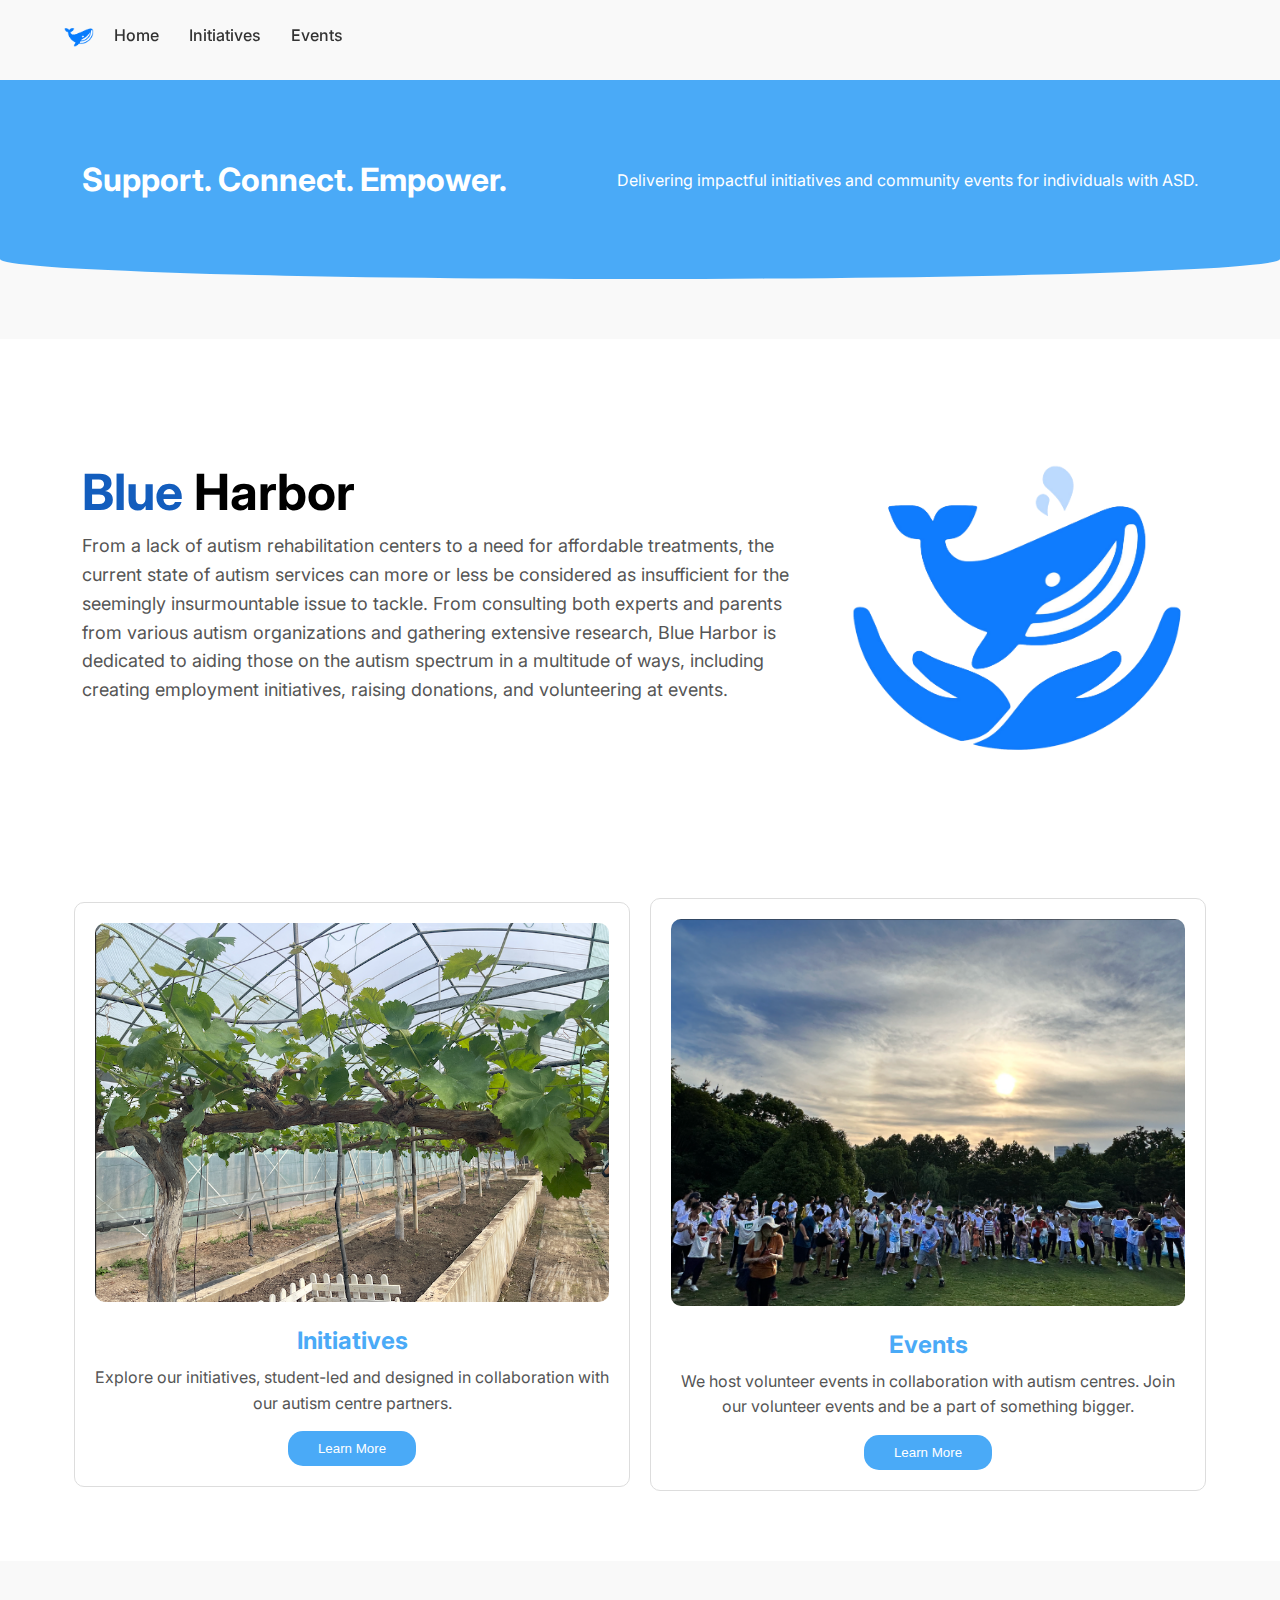
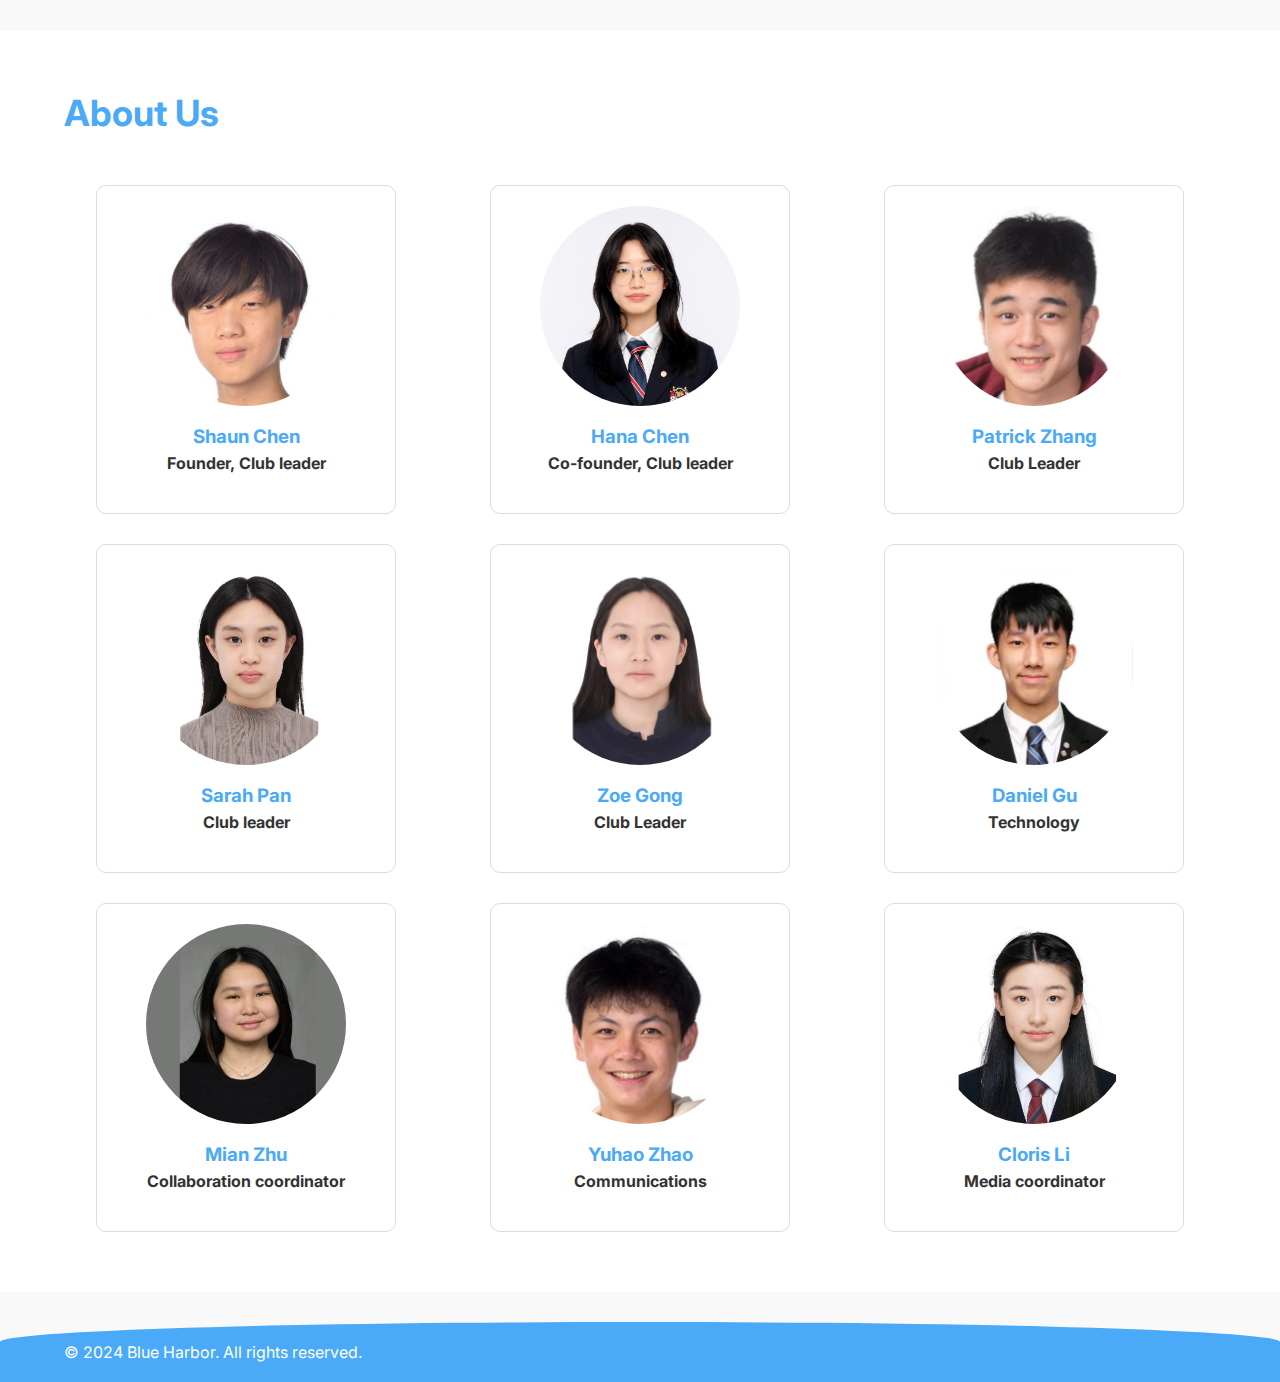
==== index.html @ e88d21e1 "added event" ====
<!DOCTYPE html>
<html lang="en">
<head>
    <meta charset="UTF-8">
    <meta http-equiv="X-UA-Compatible" content="IE=edge">
    <meta name="viewport" content="width=device-width, initial-scale=1.0">
    <title>Blue Harbor</title>
    <!-- Import Inter font from Google Fonts -->
    <link href="https://fonts.googleapis.com/css2?family=Inter:wght@300;400;500;600;700&display=swap" rel="stylesheet">
    <link rel="stylesheet" href="css/styles.css">
    <script src="js/scripts.js" defer></script>
    <link rel="icon" href="images/logo3.png" type="image/png">
</head>
<body class="fade-in">
    <!-- Top Navigation Bar -->
    <nav class="navbar">
        <div class="container navbar-container">
            <!-- Align logo and links on the left side -->
            <div class="navbar-left">
                <div class="navbar-logo">
                    <a href="index.html#home"><img src="images/logo3.png" alt="Blue Harbor Logo"></a>
                </div>
                <div class="navbar-links">
                    <a href="index.html#home" class="nav-link">Home</a>
                    <a href="initiatives.html" class="nav-link">Initiatives</a>
                    <a href="events.html" class="nav-link">Events</a>
                </div>
            </div>
        </div>
    </nav>

    <header class="header" id="home">
        <div class="container">
            <h1>Support. Connect. Empower.</h1>
            <p>Delivering impactful initiatives and community events for individuals with ASD.</p>
        </div>
    </header>

    <!-- New Section with Heading and Logo -->
    <section class="intro-section">
        <div class="container">
            <div class="intro-content">
                <div class="intro-text">
                    <h2><span class="blue">Blue</span> <span class="harbor">Harbor</span></h2>
                    <p>From a lack of autism rehabilitation centers to a need for affordable treatments, the current state of autism services can more or less be considered as insufficient for the seemingly insurmountable issue to tackle. From consulting both experts and parents from various autism organizations and gathering extensive research, Blue Harbor is dedicated to aiding those on the autism spectrum in a multitude of ways, including creating employment initiatives, raising donations, and volunteering at events.

                    </p>
                </div>
                <div class="intro-logo">
                    <img src="images/logo2.png" alt="Blue Harbor Logo">
                </div>
            </div>
        </div>
    </section>

    <!-- Updated Initiatives and Events Section Side-by-Side -->
    <section class="initiatives-events">
        <div class="container">
            <div class="section-box">
                <div class="section-image">
                    <img src="images/farm-initiative.png" alt="Initiatives Image">
                </div>
                <div class="section-content">
                    <h2>Initiatives</h2>
                    <p>Explore our initiatives, student-led and designed in collaboration with our autism centre partners.</p>
                    <button class="cta-button" onclick="navigateTo('initiatives.html')">Learn More</button>
                </div>
            </div>
            <div class="section-box">
                <div class="section-image">
                    <img src="images/outdoor event/oe8.png" alt="Events Image">
                </div>
                <div class="section-content">
                    <h2>Events</h2>
                    <p>We host volunteer events in collaboration with autism centres. Join our volunteer events and be a part of something bigger.</p>
                    <button class="cta-button" onclick="navigateTo('events.html')">Learn More</button>
                </div>
            </div>
        </div>
    </section>

    <!-- About Us Section -->
    <section class="about-us" id="about-us">
        <div class="container">
            <h2>About Us</h2>
            <div class="team-container">
                <div class="team-member">
                    <div class="team-member-photo">
                        <img src="images/team/Shaun-chen.jpeg" alt="Team Member 1">
                    </div>
                    <div class="team-member-info">
                        <h3>Shaun Chen</h3>
                        <p class="role">Founder, Club leader</p>
                        <!-- <p class="description">John has over 20 years of experience in community building and social initiatives.</p> -->
                    </div>
                </div>
                <div class="team-member">
                    <div class="team-member-photo">
                        <img src="images/team/hana.png" alt="Team Member 2">
                    </div>
                    <div class="team-member-info">
                        <h3>Hana Chen</h3>
                        <p class="role">Co-founder, Club leader</p>
                    </div>
                </div>
                <div class="team-member">
                    <div class="team-member-photo">
                        <img src="images/team/patrick-zhang.png" alt="Team Member 3">
                    </div>
                    <div class="team-member-info">
                        <h3>Patrick Zhang</h3>
                        <p class="role">Club Leader</p>
                    </div>
                </div>
                <div class="team-member">
                    <div class="team-member-photo">
                        <img src="images/team/sarah-pan.png" alt="Team Member 3">
                    </div>
                    <div class="team-member-info">
                        <h3>Sarah Pan</h3>
                        <p class="role">Club leader</p>
                    </div>
                </div>
                <div class="team-member">
                    <div class="team-member-photo">
                        <img src="images/team/zoe-gong.png" alt="Team Member 3">
                    </div>
                    <div class="team-member-info">
                        <h3>Zoe Gong</h3>
                        <p class="role">Club Leader</p>
                    </div>
                </div>
                <div class="team-member">
                    <div class="team-member-photo">
                        <img src="images/team/daniel-gu.png" alt="Team Member 3">
                    </div>
                    <div class="team-member-info">
                        <h3>Daniel Gu</h3>
                        <p class="role">Technology</p>
                    </div>
                </div>
                <div class="team-member">
                    <div class="team-member-photo">
                        <img src="images/team/mian-zhu.png" alt="Team Member 3">
                    </div>
                    <div class="team-member-info">
                        <h3>Mian Zhu</h3>
                        <p class="role">Collaboration coordinator</p>
                    </div>
                </div>
                <div class="team-member">
                    <div class="team-member-photo">
                        <img src="images/team/yuhao-zhao.jpeg" alt="Team Member 3">
                    </div>
                    <div class="team-member-info">
                        <h3>Yuhao Zhao</h3>
                        <p class="role">Communications</p>
                    </div>
                </div>
                <div class="team-member">
                    <div class="team-member-photo">
                        <img src="images/team/cloris-li.png" alt="Team Member 3">
                    </div>
                    <div class="team-member-info">
                        <h3>Cloris Li</h3>
                        <p class="role">Media coordinator</p>
                         
                    </div>
                </div>
            </div>
        </div>
    </section>

    <footer class="footer">
        <div class="container">
            <p>&copy; 2024 Blue Harbor. All rights reserved.</p>
        </div>
    </footer>
</body>
</html>
---- css/styles.css ----
/* General Styles */
* {
    margin: 0;
    padding: 0;
    box-sizing: border-box;
}

html, body {
    margin: 0;
    padding: 0;
    font-family: 'Inter', sans-serif;
    background-color: #f9f9f9;
    color: #333;
    transition: opacity 0.5s ease-in-out; /* General transition for smoother effects */
    height: 100%;
}



.container {
    width: 90%;
    max-width: 1200px;
    margin: 0 auto;
    display: flex;
    align-items: center;
    justify-content: space-between;
    flex-wrap: wrap;
}

/* Fade-in and fade-out transition */
.fade-in {
    opacity: 1; /* Start with full opacity */
    transition: opacity 0.5s ease-in-out; /* Duration matches JavaScript timeout */
}

.fade-out {
    opacity: 0; /* Fade out to transparent */
    transition: opacity 0.5s ease-in-out; /* Smooth transition effect */
}

.scroll-hidden {
    opacity: 0;
    transform: translateY(20px); /* Initial state, slightly offset */
    transition: opacity 0.6s ease-out, transform 0.6s ease-out; /* Smooth transition */
}

.scroll-visible {
    opacity: 1;
    transform: translateY(0); /* Final state, back to original position */
}

/* Navbar Styles */
.navbar {
    display: flex;
    justify-content: space-between;
    align-items: left;
    background-color: transparent;
    padding: 20px 0;
    position: fixed;
    width: 100%;
    top: 0;
    z-index: 1000;
    transition: background-color 0.3s ease;
}

.navbar.scrolled {
    background-color: #4aa9f7; /* Solid background on scroll */
}

.navbar-logo img {
    height: 30px;
    transition: height 0.3s ease;
}

.navbar-links {
    display: flex;
    gap: 30px;
    font-weight: 500;
}

.navbar-links a {
    color: #333;
    text-decoration: none;
    transition: color 0.3s ease, border-bottom 0.3s ease;
    position: relative;
    padding-bottom: 5px;
}

/* Active and Hover Link Styling */
.navbar-links a:hover::after,
.navbar-links a.active::after {
    content: '';
    width: 100%;
    height: 2px;
    background-color: #f3f4f5;
    position: absolute;
    left: 0;
    bottom: 0;
    transition: width 0.3s ease;
}

.navbar-links a::after {
    content: '';
    width: 0;
    height: 2px;
    background-color: #4AAAF7;
    position: absolute;
    left: 0;
    bottom: 0;
    transition: width 0.3s ease;
}

.navbar-links a.active {
    color: #4AAAF7;
}

.navbar-left {
    display: flex;
    align-items: center;
    gap: 20px; /* Adjust the gap between logo and links */
}
/* Styling for Active Link When Navbar is Scrolled */
.navbar.scrolled .navbar-links a.active {
    color: white;
}

.navbar.scrolled .navbar-links a{
    color: white;
}

.navbar-links a.active:hover {
    color: #ffffff; /* Hover color for active link */
}
/* Header and Sections */
header, .intro-section, .image-scroll, .about-us, .events-section {
    margin-top: 70px;
    padding: 60px 0;
}

.header {
    background-color: #4AAAF7;
    color: white;
    text-align: center;
    padding: 80px 20px;
    border-bottom-left-radius: 50% 20px;
    border-bottom-right-radius: 50% 20px;
    margin-bottom: 30px;
    transform: translateY(10px); /* Start with a small vertical offset */
    transition: opacity 0.6s ease-out, transform 0.6s ease-out; /* Smooth appearance */

}

.footer {
    background-color: #4AAAF7;
    color: white;
    text-align: center;
    padding: 20px 0;
    border-top-left-radius: 50% 20px;
    border-top-right-radius: 50% 20px;
    margin-top: 30px;
}

/* Reset for Other Sections */
header, .intro-section, .about-us, .events-section, .initiatives-section {
    margin-top: 70px;
    padding: 60px 0;
    box-sizing: border-box;
}

.header {
    background-color: #4AAAF7;
    color: white;
    text-align: center;
    padding: 80px 20px;
    border-bottom-left-radius: 50% 20px;
    border-bottom-right-radius: 50% 20px;
    margin-bottom: 30px;
}

.footer {
    background-color: #4AAAF7;
    color: white;
    text-align: center;
    padding: 20px 0;
    border-top-left-radius: 50% 20px;
    border-top-right-radius: 50% 20px;
    margin-top: 30px;
}

/* Intro Section Styles */
.intro-section {
    display: flex;
    align-items: center;
    justify-content: space-between;
    padding: 60px 20px;
    background-color: #ffffff;
}

.intro-content {
    display: flex;
    flex-direction: row;
    align-items: center;
    gap: 20px;
    width: 100%;
}

.intro-text {
    flex: 1;
}

.intro-text h2 {
    font-size: 50px;
    color: #4AAAF7;
    margin-bottom: 10px;
}

.intro-text p {
    color: #555;
    font-size: 18px;
    line-height: 1.6;
}

.intro-text .blue {
    color: #135DBD; /* Color for 'Blue' */
}

.intro-text .harbor {
    color: #000000; /* Color for 'Harbor' */
}

.intro-logo {
    flex: 0.5;
    text-align: right;
}

.intro-logo img {
    width: 100%;
    max-width: 500px;
}

.initiatives-events {
    background-color: #ffffff;
    padding: 60px 0;
    display: flex;
    gap: 40px; /* Increased gap to 40px for more spacing */
    justify-content: space-between;
}

.section-box {
    flex: 1;
    background-color: #ffffff;
    padding: 20px;
    border-radius: 10px;
    display: flex;
    flex-direction: column;
    align-items: center;
    border: 1px solid #ddd; /* Subtle border for clean separation */
    transition: border-color 0.3s ease; /* Smooth transition for hover effect */
    margin: 10px; /* Added margin to ensure spacing between boxes */
}

.section-box:hover {
    border-color: #4AAAF7; /* Change border color on hover for a modern look */
}

.section-image img {
    width: 100%;
    height: auto;
    border-radius: 10px;
    margin-bottom: 20px;
}

.section-content {
    text-align: center;
}

.section-content h2 {
    color: #4AAAF7;
    margin-bottom: 10px;
}

.section-content p {
    color: #555;
    line-height: 1.6;
}

.cta-button {
    margin-top: 15px;
    padding: 10px 30px;
    background-color: #4AAAF7;
    color: white;
    border: none;
    border-radius: 15px;
    cursor: pointer;
    transition: background-color 0.3s ease;
}

.cta-button:hover {
    background-color: #3498db;
}

/* About Us Section Styles */
.about-us {
    padding: 60px 0;
    background-color: #ffffff;
    text-align: center; /* Center the text within the section */
}

.about-us h2, .about-us p {
    text-align: center; /* Center-align headings and paragraphs */
    margin-bottom: 20px; /* Add some space below headings */
}


.about-us .container h2 {
    font-size: 36px;
    color: #4AAAF7;
    margin-bottom: 20px;
}


.team-container {
    display: flex;
    justify-content: space-around;
    flex-wrap: wrap;
    gap: 30px;
    margin-top: 30px;
}

.team-member {
    background-color: #ffffff;
    border-radius: 10px;
    padding: 20px;
    width: 300px;
    text-align: center;
    border: 1px solid #ddd;
}

.team-member-photo img {
    height: 200px;
    /* height: auto; */
    border-radius: 50%;
    margin-bottom: 15px;
}

.team-member-info h3 {
    color: #4AAAF7;
    margin-bottom: 5px;
}

.role {
    font-weight: bold;
    color: #333;
    margin-bottom: 10px;
}

.description {
    color: #555;
    font-size: 14px;
    line-height: 1.6;
}
/* Center the Year Section and Carousels */
.main-container {
    width: 80%; /* Set a maximum width */
    max-width: 1200px; /* Prevent it from stretching too wide on large screens */
    margin: 0 auto; /* Center container horizontally */
    padding: 0 20px; /* Add some padding for smaller screens */
    text-align: center; /* Center all text inside this container */
}
.year-section {
    text-align: center;
    margin-bottom: 50px;
}

.event-carousel {
    display: flex;
    flex-direction: column;
    align-items: center;
    margin-bottom: 40px;
}

.event-carousel h3 {
    margin-bottom: 20px;
    color: #4AAAF7;
}

/* Carousel Container Styles */
.carousel-container {
    position: relative;
    display: flex;
    align-items: center;
    justify-content: center;
    margin-top: 20px;
    overflow: hidden;
    border-radius: 10px;
    border: 1px solid #ddd;
    padding: 10px;
    height: 500px;
    box-sizing: border-box;
    width: 100%; /* Ensure the carousel fills the width of the container */
}

.carousel {
    display: flex;
    transition: transform 0.5s ease;
}
.carousel-slide {
    position: absolute; /* Position slides on top of each other */
    top: 0;
    left: 0;
    width: 100%;
    height: 100%;
    opacity: 0; /* Start with all slides hidden */
    transition: opacity 0.5s ease; /* Smooth fade transition */
}
.carousel-slide.active {
    opacity: 1; /* Show the active slide */
    z-index: 1; /* Ensure the active slide is on top */
}
.carousel-slide {
    min-width: 100%;
    box-sizing: border-box;
    text-align: center;
    padding: 20px;
    display: flex;
    flex-direction: column;
    justify-content: center; /* Center images and text within the slide */
    height: 100%;
}

.carousel-slide img {
    width: auto;
    max-height: 500px;
    object-fit: contain; /* Ensure image is fully visible without cropping */
    border-radius: 10px;
}

.carousel-description {
    flex: 1;
    display: flex;
    flex-direction: column;
    justify-content: center;
    align-items: center;
    margin-top: 20px; /* Space above description to separate it from carousel */
    padding: 0 20px; /* Padding to ensure text doesn’t touch the container edges */
}

.carousel-description h3 {
    color: #4AAAF7;
    margin-bottom: 10px;
}

.carousel-description p {
    color: #555;
    line-height: 1.6;
    margin-bottom: 0;
}

/* Description under each Carousel */
.event-description {
    text-align: center;
    margin-top: 10px;
    color: #333;
    font-size: 16px;
    line-height: 1.6;
    padding: 0 20px; /* Padding to avoid touching the edges */
}

/* Sleek and Modern Carousel Button Styles */
.carousel-button {
    position: absolute;
    top: 50%;
    transform: translateY(-50%);
    z-index: 2;
    background-color: #ffffff;
    color: #4AAAF7;
    border: 2px solid #4AAAF7;
    width: 35px;
    height: 35px;
    border-radius: 50%;
    cursor: pointer;
    transition: background-color 0.3s ease, border-color 0.3s ease;
    display: flex;
    align-items: center;
    justify-content: center;
    font-size: 18px;
}

.carousel-button.left {
    left: 10px;
}

.carousel-button.right {
    right: 10px;
}

.carousel-button:hover {
    background-color: #4AAAF7;
    color: white;
    border-color: #3498db;
}

/* Button Hover Effect */
.image-description button {
    margin-top: 15px;
    padding: 10px 30px;
    background-color: #4AAAF7;
    color: white;
    border: none;
    border-radius: 25px;
    cursor: pointer;
    transition: all 0.3s ease;
    box-shadow: 0 4px 10px rgba(0, 0, 0, 0.1);
}

.image-description button:hover {
    background-color: #3498db;
    transform: translateY(-3px);
}

/* Initiatives Section Styles */
.initiatives-section {
    padding: 60px 0;
    background-color: #ffffff;
}

.initiative-box {
    display: flex;
    align-items: flex-start;
    background-color: #f9f9f9;
    padding: 20px;
    margin-bottom: 20px;
    border-radius: 10px;
    border: 1px solid #ddd; /* Subtle border instead of shadow */
    transition: border-color 0.3s ease; /* Smooth transition for hover effect */
}

.initiative-box:hover {
    border-color: #4AAAF7; /* Change border color on hover for a modern look */
}

.initiative-box img {
    width: 150px;
    height: auto;
    border-radius: 10px;
    margin-right: 20px;
}

.initiative-content {
    flex: 1;
}

.initiative-content h2 {
    color: #4AAAF7;
    margin-bottom: 10px;
}

.initiative-content p {
    color: #555;
    line-height: 1.6;
}
/* Media Queries for Mobile Responsiveness */
@media (max-width: 768px) {
    /* Navbar responsive design */
    .navbar {
        flex-direction: column;
        align-items: flex-start;
        padding: 15px;
    }

    .navbar-links {
        flex-direction: column;
        background-color: #4AAAF7;
        width: 100%;
        display: none; /* Initially hidden for mobile */
        padding: 15px;
        margin-top: 10px;
    }

    .navbar-links.show {
        display: flex; /* Show when toggled */
    }

    .navbar-links a {
        margin-bottom: 15px;
        color: white; /* White text for better contrast on mobile */
    }

    /* Adjust container padding */
    .container {
        padding: 0 10px;
    }

    /* Carousel image size adjustment */
    .carousel-slide img {
        width: 90%;
    }

    .carousel-description p {
        padding: 0 10px;
    }

    /* Team member cards adjustment for smaller screens */
    .team-container {
        flex-direction: column;
        align-items: center;
    }

    .team-member {
        width: 90%;
        max-width: 100%;
        margin-bottom: 20px;
    }

    /* Adjust button size for smaller screens */
    .carousel-button {
        width: 35px;
        height: 35px;
        font-size: 16px;
    }

    .image-description button {
        width: 80%;
    }
}
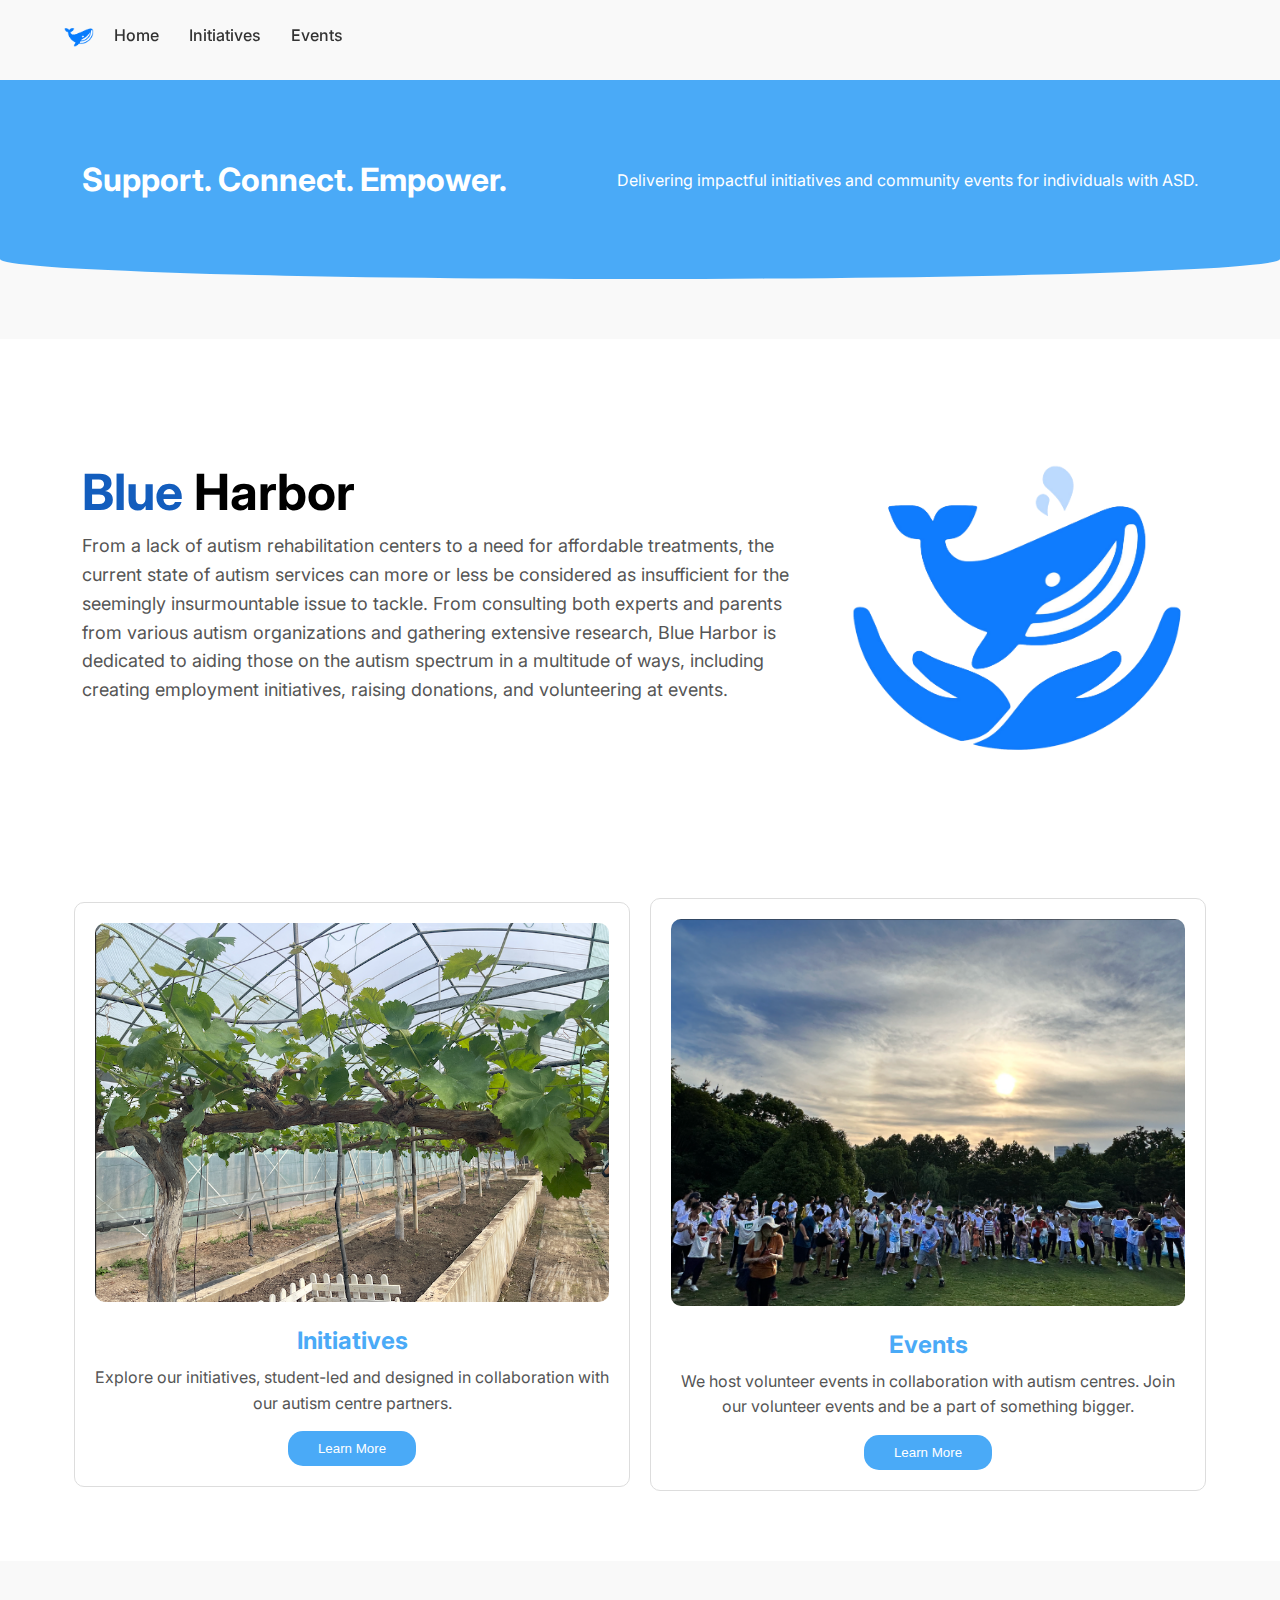
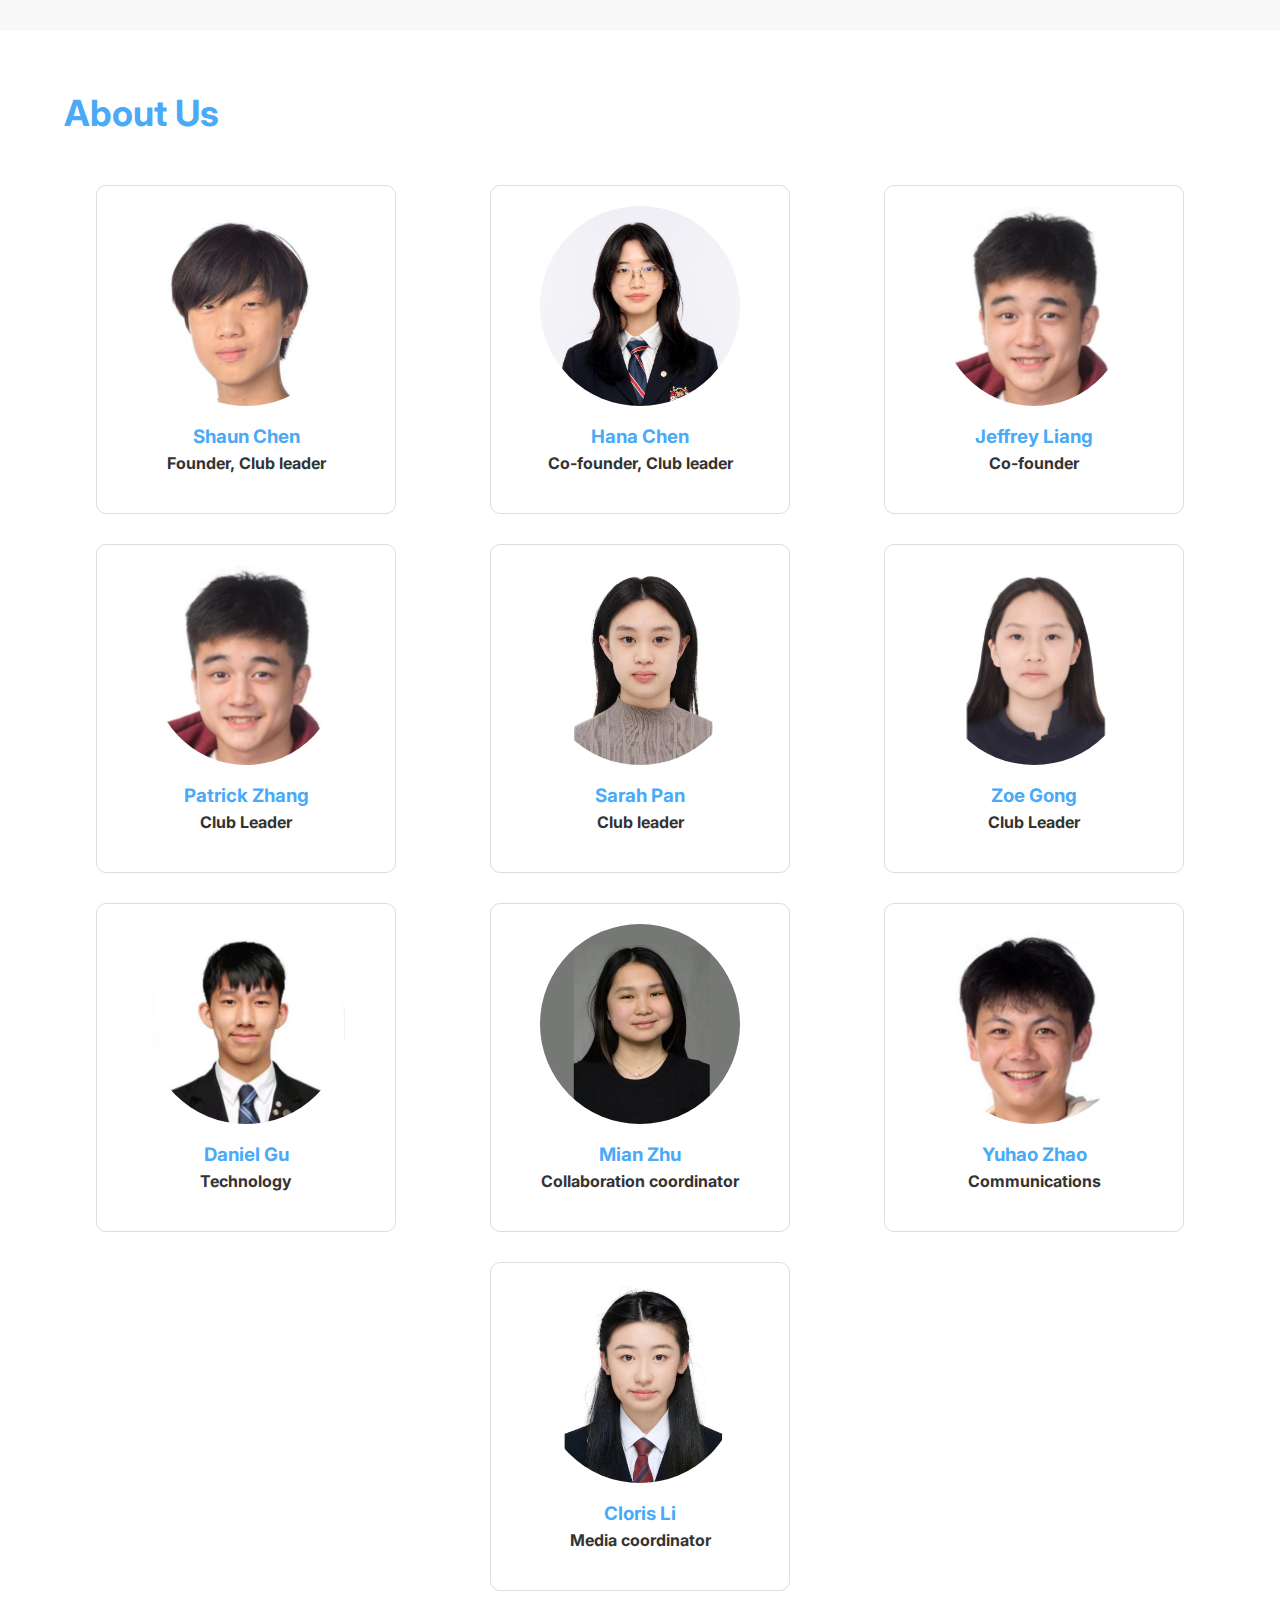
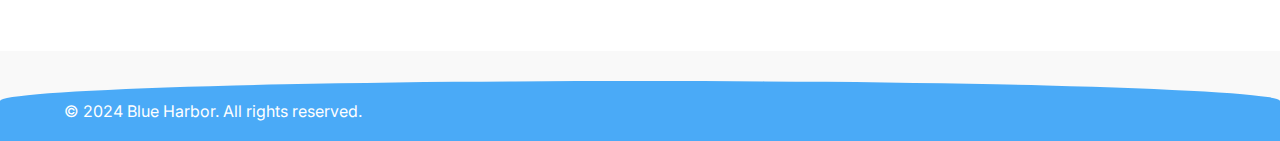
==== commit da4cd6cd: "added jeffrey" ====
--- a/index.html
+++ b/index.html
@@ -108,6 +108,15 @@
                         <img src="images/team/patrick-zhang.png" alt="Team Member 3">
                     </div>
                     <div class="team-member-info">
+                        <h3>Jeffrey Liang</h3>
+                        <p class="role">Co-founder</p>
+                    </div>
+                </div>
+                <div class="team-member">
+                    <div class="team-member-photo">
+                        <img src="images/team/patrick-zhang.png" alt="Team Member 3">
+                    </div>
+                    <div class="team-member-info">
                         <h3>Patrick Zhang</h3>
                         <p class="role">Club Leader</p>
                     </div>
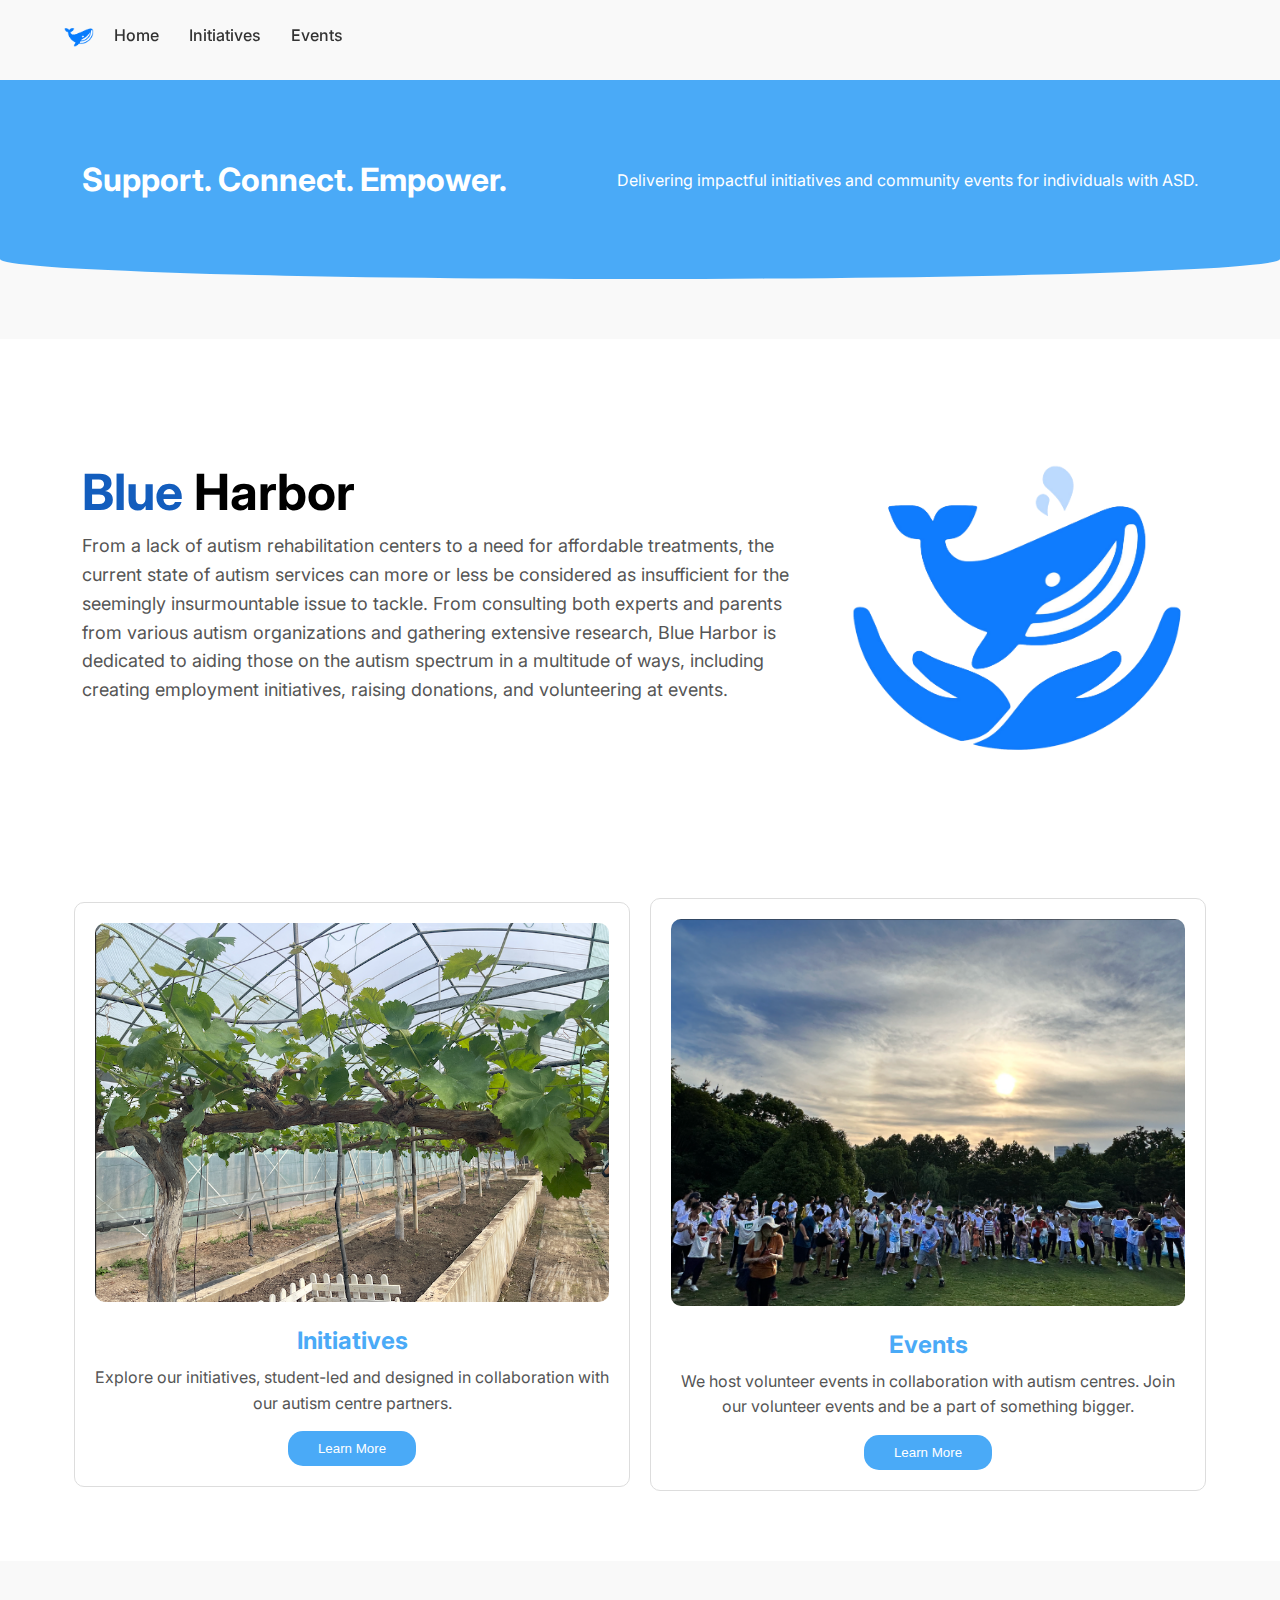
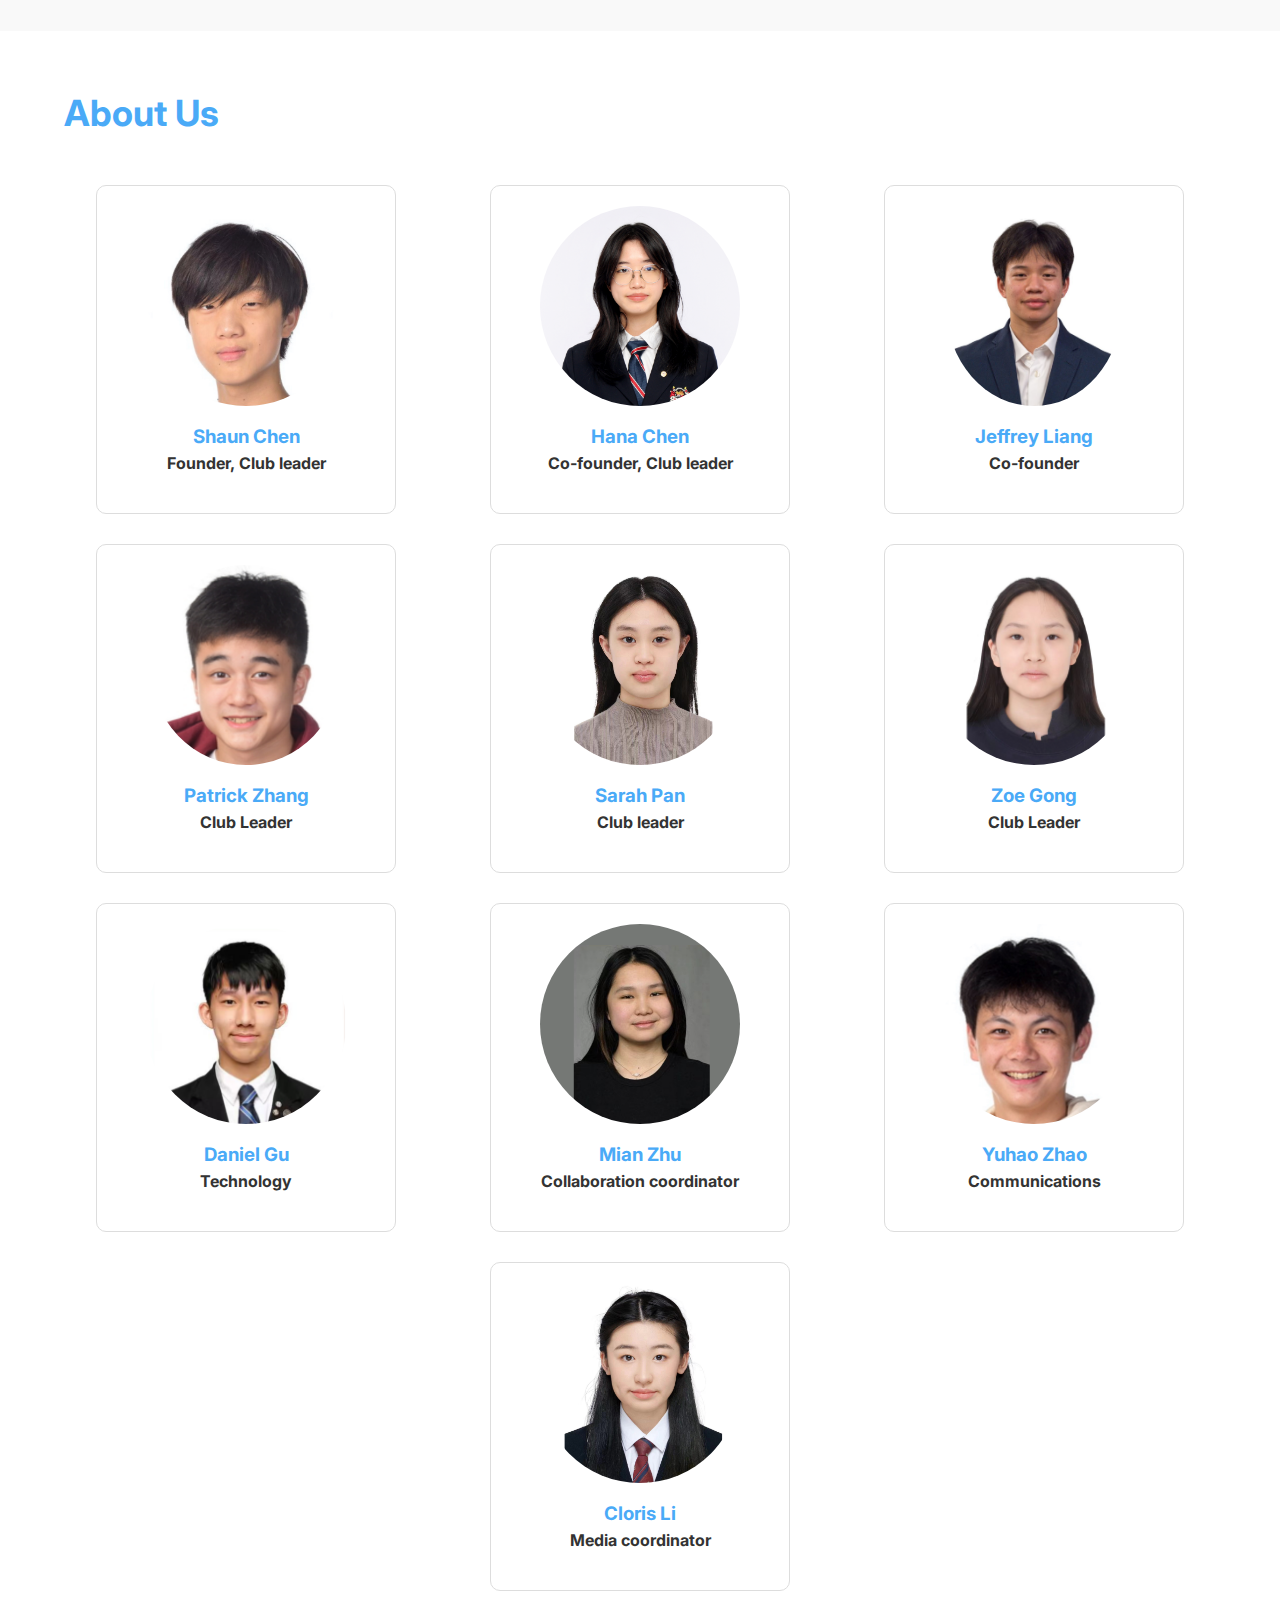
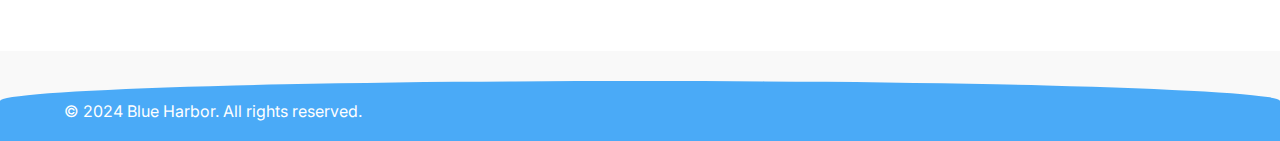
==== commit 128ee5a5: "fix image" ====
--- a/index.html
+++ b/index.html
@@ -105,7 +105,7 @@
                 </div>
                 <div class="team-member">
                     <div class="team-member-photo">
-                        <img src="images/team/patrick-zhang.png" alt="Team Member 3">
+                        <img src="images/team/jeffrey-liang-2.jpeg" alt="Team Member 3">
                     </div>
                     <div class="team-member-info">
                         <h3>Jeffrey Liang</h3>
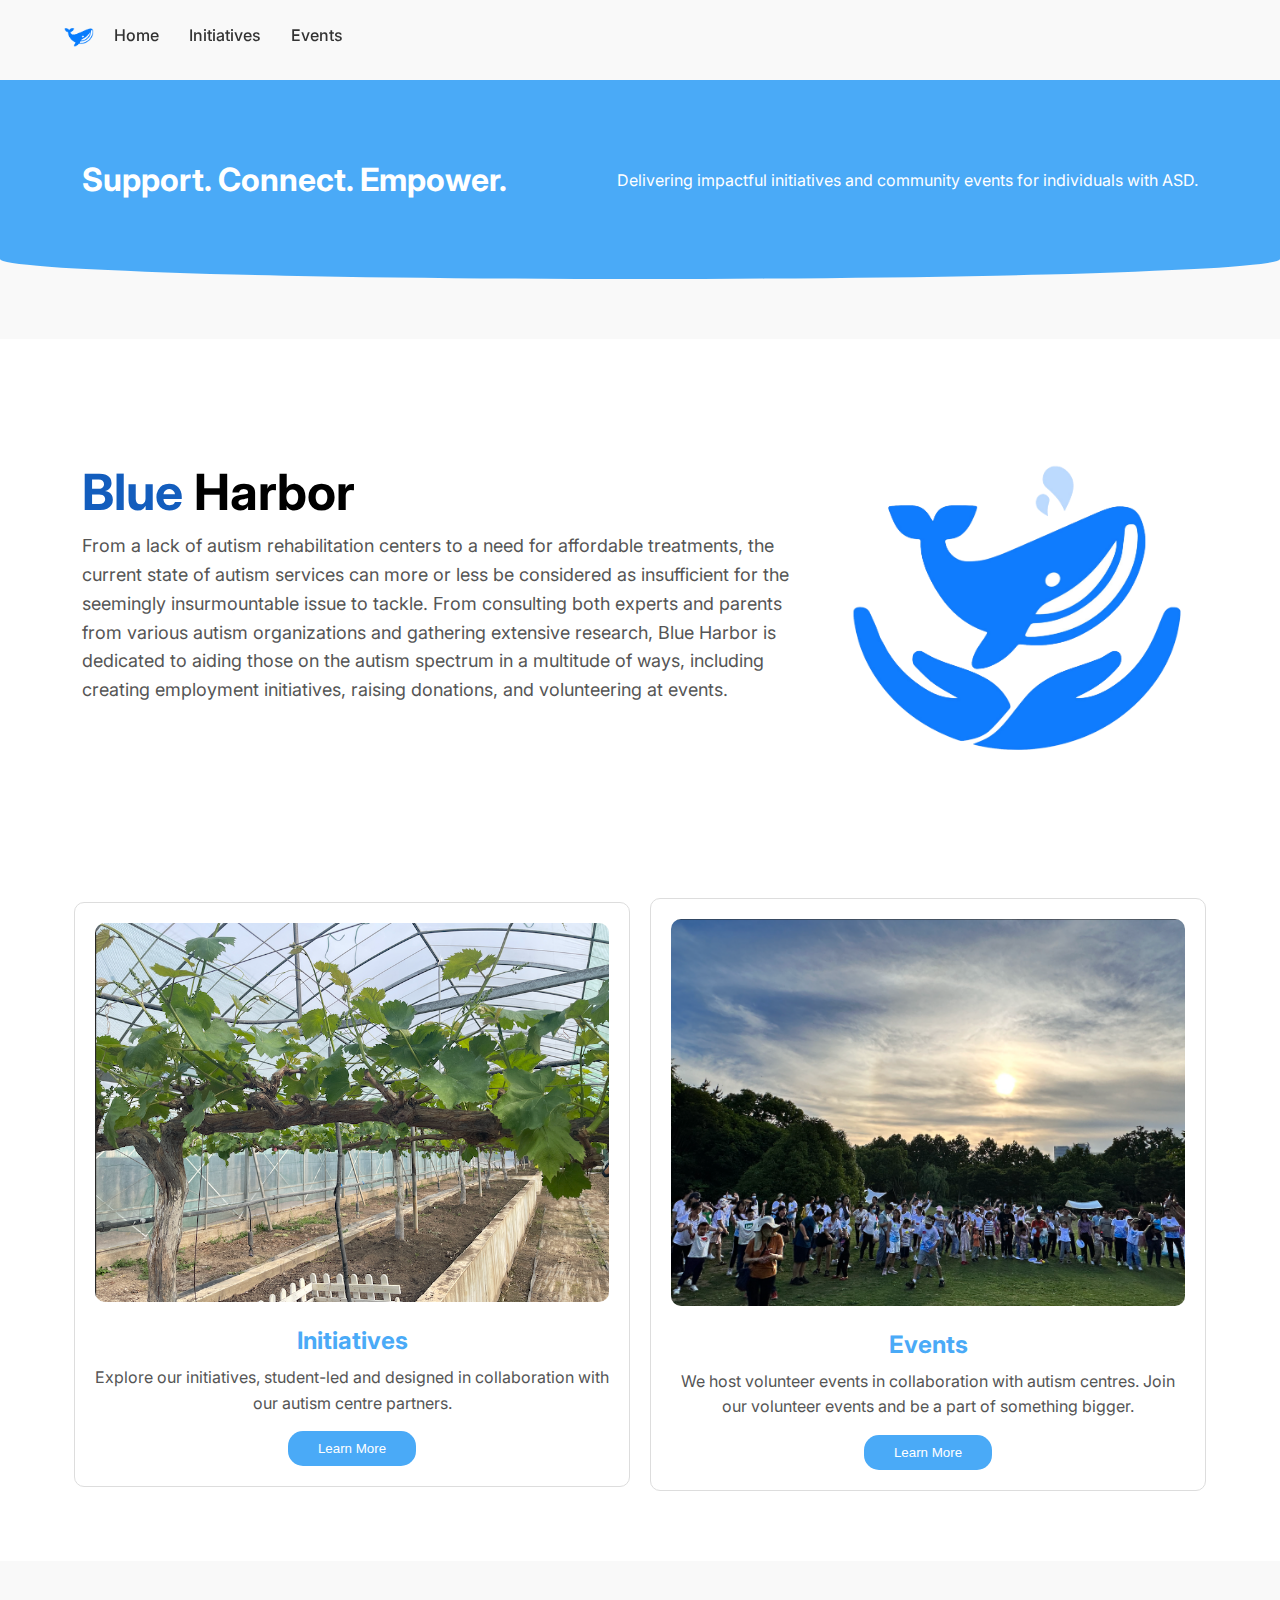
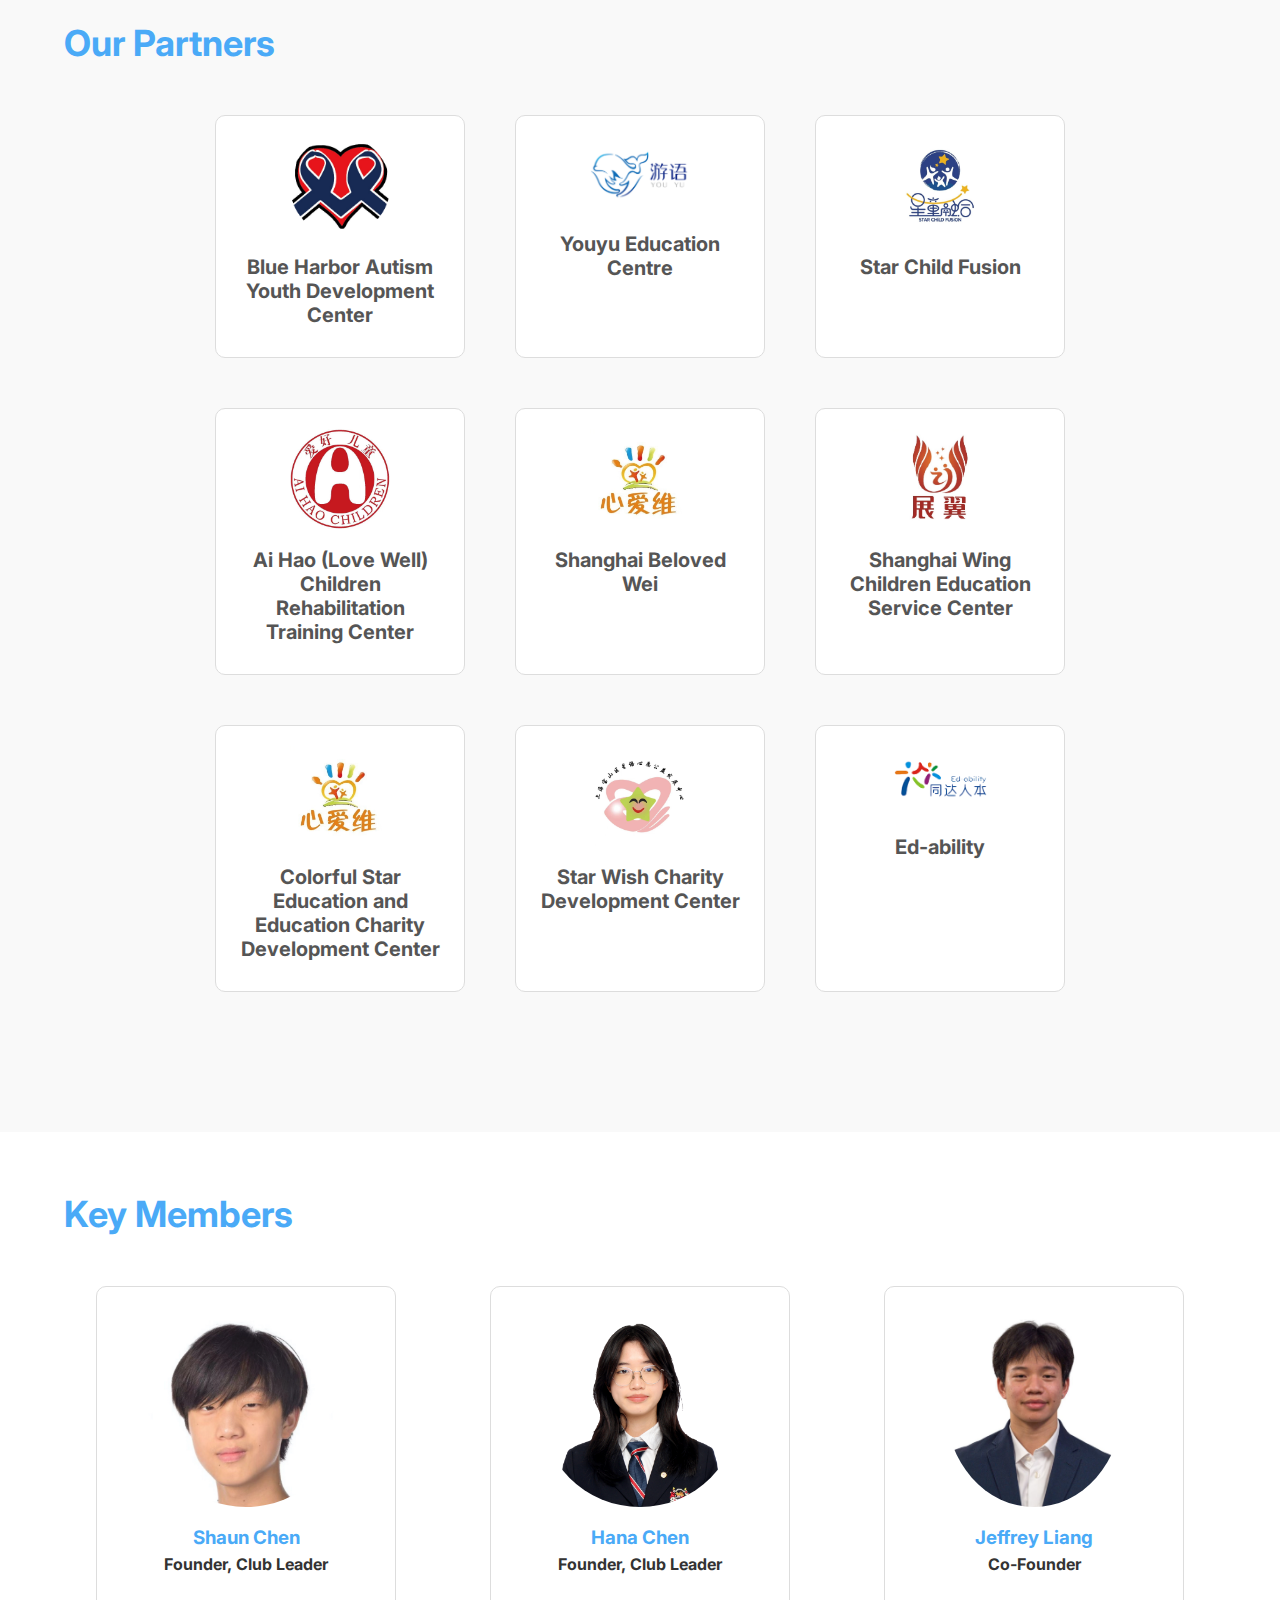
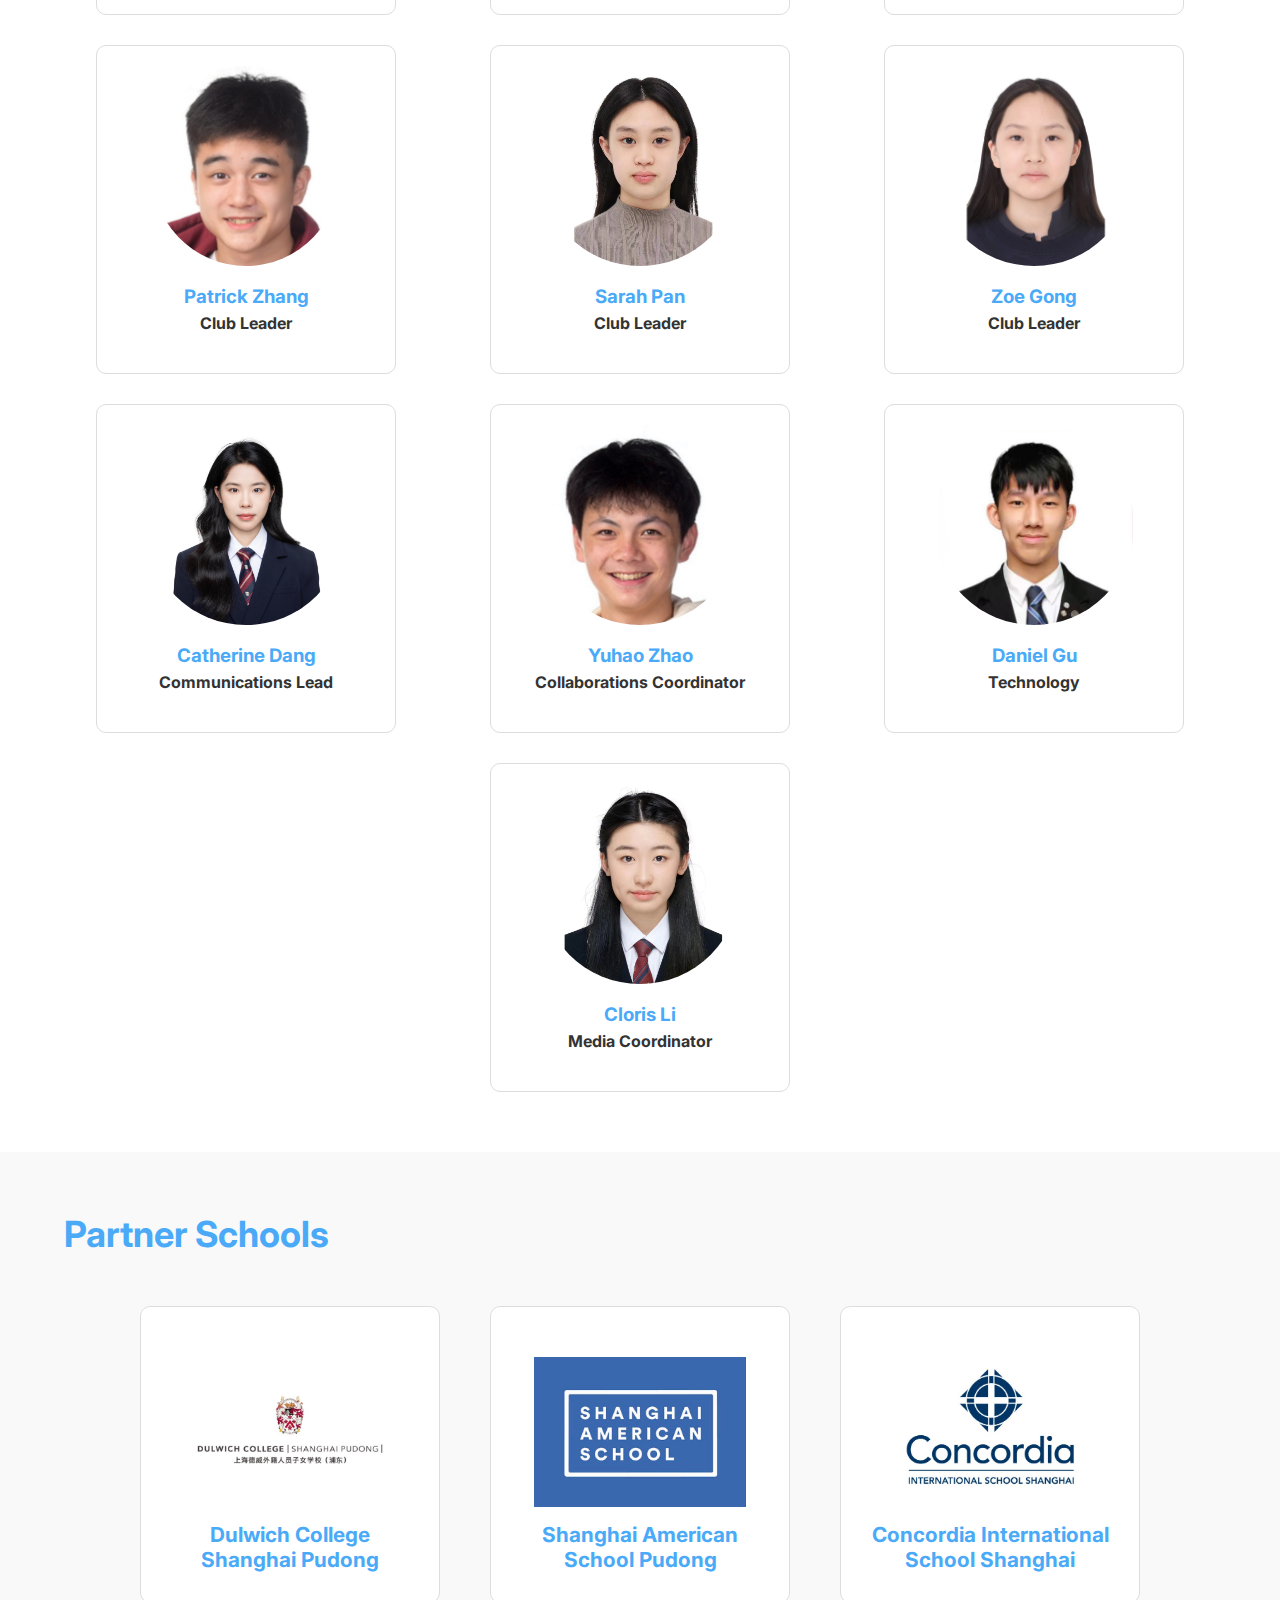
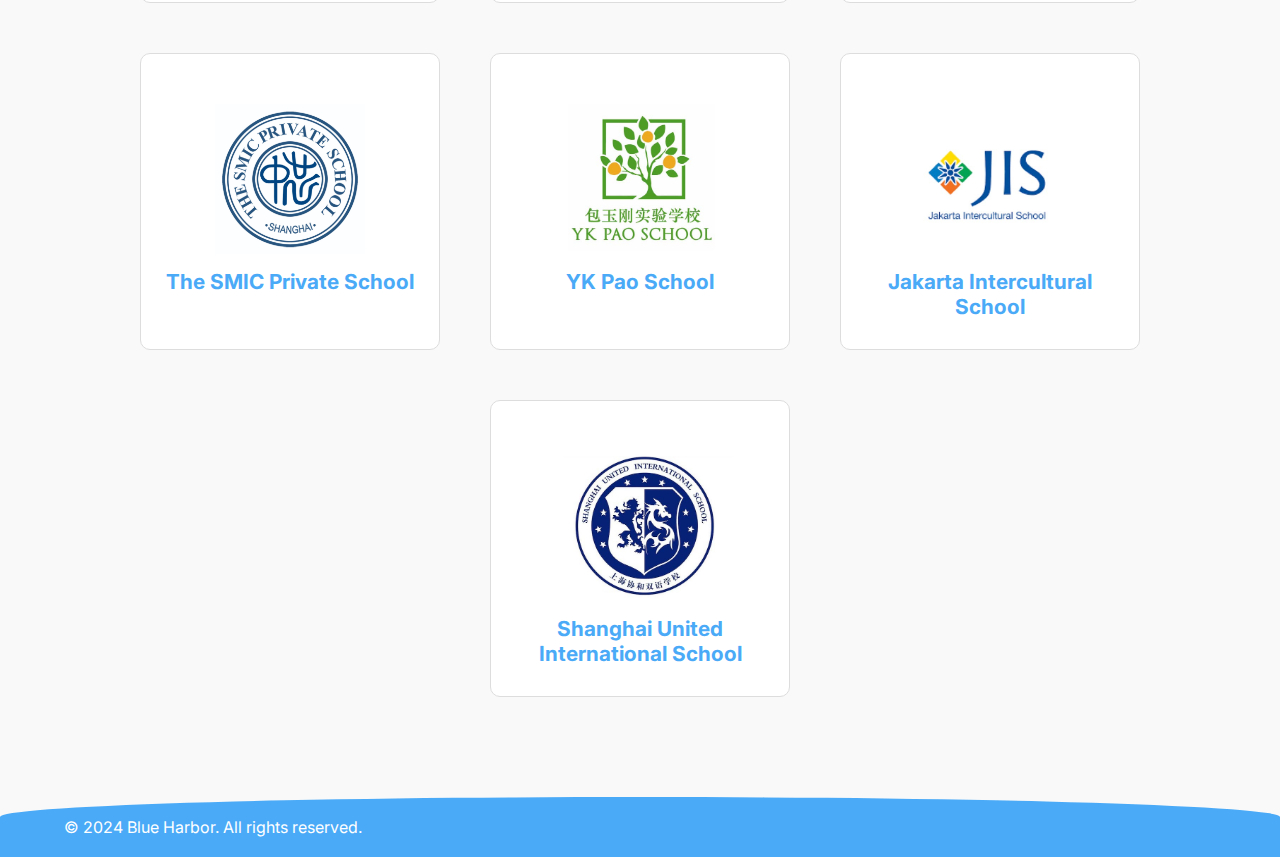
==== commit 9c45ca86: "partners & centres" ====
--- a/index.html
+++ b/index.html
@@ -5,6 +5,7 @@
     <meta http-equiv="X-UA-Compatible" content="IE=edge">
     <meta name="viewport" content="width=device-width, initial-scale=1.0">
     <title>Blue Harbor</title>
+    <meta name="description" content="Blue Harbor is a student-run organisation dedicated to supporting autism through collaborative initiatives and partnerships with autism centers and schools.">
     <!-- Import Inter font from Google Fonts -->
     <link href="https://fonts.googleapis.com/css2?family=Inter:wght@300;400;500;600;700&display=swap" rel="stylesheet">
     <link rel="stylesheet" href="css/styles.css">
@@ -78,11 +79,70 @@
             </div>
         </div>
     </section>
-
+    <!-- Partners Section -->
+    <section id="partners" class="partners-section">
+        <div class="container">
+        <h2>Our Partners</h2>
+        
+        <div class="partners-grid">
+            <!-- Partner 1 -->
+            <div class="partner-card">
+            <img src="images/centres/blueharbor.png" alt="Blue Harbor" class="partner-logo">
+            <h3>Blue Harbor Autism Youth Development Center</h3>
+            </div>
+    
+            <!-- Partner 2 -->
+            <div class="partner-card">
+            <img src="images/centres/youyu.png" alt="Youyu" class="partner-logo">
+            <h3 href = "http://www.yyrhq.com/">Youyu Education Centre</h3>
+            </div>
+    
+            <!-- Partner 3 -->
+            <div class="partner-card">
+            <img src="images/centres/starchildfusion.jpg" alt="Partner 3 Logo" class="partner-logo">
+            <h3>Star Child Fusion</h3>
+            </div>
+            <!-- Partner 3 -->
+            <div class="partner-card">
+            <img src="images/centres/ai hao.jpg" alt="Partner 3 Logo" class="partner-logo">
+            <h3>Ai Hao (Love Well) Children Rehabilitation Training Center</h3>
+            </div>
+            <!-- Partner 3 -->
+            <div class="partner-card">
+            <img src="images/centres/ai wei.jpg" alt="Partner 3 Logo" class="partner-logo">
+            <h3>Shanghai Beloved Wei</h3>
+            </div>
+            <!-- Partner 3 -->
+            <div class="partner-card">
+            <img src="images/centres/wing.jpg" alt="Partner 3 Logo" class="partner-logo">
+            <h3>Shanghai Wing Children Education Service Center</h3>
+            </div>
+            <!-- Partner 3 -->
+            <div class="partner-card">
+            <img src="images/centres/colorful stars.jpg" alt="Partner 3 Logo" class="partner-logo">
+            <h3>Colorful Star Education and Education Charity Development Center</h3>
+            </div>
+            <!-- Partner 3 -->
+            <div class="partner-card">
+            <img src="images/centres/star wish.jpg" alt="Partner 3 Logo" class="partner-logo">
+            <h3>Star Wish Charity Development Center</h3>
+            </div>
+            <!-- Partner 3 -->
+            <div class="partner-card">
+            <img src="images/centres/Ed-ability.png" alt="Partner 3 Logo" class="partner-logo">
+            <h3 href="http://www.ed-ability.org/">Ed-ability</h3>
+            </div>
+    
+    
+            <!-- Add more partners as needed -->
+        </div>
+        </div>
+    </section>
+  
     <!-- About Us Section -->
     <section class="about-us" id="about-us">
         <div class="container">
-            <h2>About Us</h2>
+            <h2>Key Members</h2>
             <div class="team-container">
                 <div class="team-member">
                     <div class="team-member-photo">
@@ -90,7 +150,7 @@
                     </div>
                     <div class="team-member-info">
                         <h3>Shaun Chen</h3>
-                        <p class="role">Founder, Club leader</p>
+                        <p class="role">Founder, Club Leader</p>
                         <!-- <p class="description">John has over 20 years of experience in community building and social initiatives.</p> -->
                     </div>
                 </div>
@@ -100,7 +160,7 @@
                     </div>
                     <div class="team-member-info">
                         <h3>Hana Chen</h3>
-                        <p class="role">Co-founder, Club leader</p>
+                        <p class="role">Founder, Club Leader</p>
                     </div>
                 </div>
                 <div class="team-member">
@@ -109,7 +169,7 @@
                     </div>
                     <div class="team-member-info">
                         <h3>Jeffrey Liang</h3>
-                        <p class="role">Co-founder</p>
+                        <p class="role">Co-Founder</p>
                     </div>
                 </div>
                 <div class="team-member">
@@ -127,7 +187,7 @@
                     </div>
                     <div class="team-member-info">
                         <h3>Sarah Pan</h3>
-                        <p class="role">Club leader</p>
+                        <p class="role">Club Leader</p>
                     </div>
                 </div>
                 <div class="team-member">
@@ -141,6 +201,24 @@
                 </div>
                 <div class="team-member">
                     <div class="team-member-photo">
+                        <img src="images/team/catherine.jpg" alt="Team Member 3">
+                    </div>
+                    <div class="team-member-info">
+                        <h3>Catherine Dang</h3>
+                        <p class="role">Communications Lead</p>
+                    </div>
+                </div>
+                <div class="team-member">
+                    <div class="team-member-photo">
+                        <img src="images/team/yuhao-zhao.jpeg" alt="Team Member 3">
+                    </div>
+                    <div class="team-member-info">
+                        <h3>Yuhao Zhao</h3>
+                        <p class="role">Collaborations Coordinator</p>
+                    </div>
+                </div>
+                <div class="team-member">
+                    <div class="team-member-photo">
                         <img src="images/team/daniel-gu.png" alt="Team Member 3">
                     </div>
                     <div class="team-member-info">
@@ -150,35 +228,83 @@
                 </div>
                 <div class="team-member">
                     <div class="team-member-photo">
-                        <img src="images/team/mian-zhu.png" alt="Team Member 3">
-                    </div>
-                    <div class="team-member-info">
-                        <h3>Mian Zhu</h3>
-                        <p class="role">Collaboration coordinator</p>
-                    </div>
-                </div>
-                <div class="team-member">
-                    <div class="team-member-photo">
-                        <img src="images/team/yuhao-zhao.jpeg" alt="Team Member 3">
-                    </div>
-                    <div class="team-member-info">
-                        <h3>Yuhao Zhao</h3>
-                        <p class="role">Communications</p>
-                    </div>
-                </div>
-                <div class="team-member">
-                    <div class="team-member-photo">
                         <img src="images/team/cloris-li.png" alt="Team Member 3">
                     </div>
                     <div class="team-member-info">
                         <h3>Cloris Li</h3>
-                        <p class="role">Media coordinator</p>
+                        <p class="role">Media Coordinator</p>
                          
                     </div>
                 </div>
             </div>
         </div>
     </section>
+
+    <!-- Partner Schools Section -->
+<section id="partner-schools" class="partner-schools-section">
+    <div class="container">
+      <h2>Partner Schools</h2>
+      
+      <div class="schools-grid">
+        <!-- School 1 -->
+        <div class="school-card">
+          <div class="school-logo">
+            <img src="images/schools/dulwich.jpg" alt="School 1 Logo">
+          </div>
+          <h3>Dulwich College Shanghai Pudong</h3>
+        </div>
+  
+        <!-- School 2 -->
+        <div class="school-card">
+          <div class="school-logo">
+            <img src="images/schools/sas.jpg" alt="School 2 Logo">
+          </div>
+          <h3>Shanghai American School Pudong</h3>
+        </div>
+  
+        <!-- School 3 -->
+        <div class="school-card">
+          <div class="school-logo">
+            <img src="images/schools/concordia.jpg" alt="School 3 Logo">
+          </div>
+          <h3>Concordia International School Shanghai</h3>
+        </div>
+  
+        <!-- School 4 -->
+        <div class="school-card">
+          <div class="school-logo">
+            <img src="images/schools/smic.jpeg" alt="School 4 Logo">
+          </div>
+          <h3>The SMIC Private School</h3>
+        </div>
+  
+        <!-- School 5 -->
+        <div class="school-card">
+          <div class="school-logo">
+            <img src="images/schools/ykpao.jpg" alt="School 5 Logo">
+          </div>
+          <h3>YK Pao School</h3>
+        </div>
+  
+        <!-- School 6 -->
+        <div class="school-card">
+          <div class="school-logo">
+            <img src="images/schools/jis.jpg" alt="School 6 Logo">
+          </div>
+          <h3>Jakarta Intercultural School</h3>
+        </div>
+  
+        <!-- School 7 -->
+        <div class="school-card">
+          <div class="school-logo">
+            <img src="images/schools/suis.jpg" alt="School 7 Logo">
+          </div>
+          <h3>Shanghai United International School</h3>
+        </div>
+      </div>
+    </div>
+  </section>
+  
 
     <footer class="footer">
         <div class="container">
--- a/css/styles.css
+++ b/css/styles.css
@@ -299,6 +299,146 @@
     background-color: #3498db;
 }
 
+/* Partners Section Styles */
+.partners-section {
+    padding: 60px 0;
+    background-color: #f9f9f9; /* Light background to differentiate */
+    text-align: center;
+    
+}
+
+.partners-section h2 {
+    font-size: 36px;
+    color: #4AAAF7;
+    margin-bottom: 40px; /* More space below title */
+}
+
+/* Partners Grid Layout */
+.partners-grid {
+    display: flex;
+    flex-wrap: wrap;
+    justify-content: center; /* Center the grid */
+    gap: 30px;
+}
+
+.partner-card {
+    background-color: white;
+    border-radius: 10px;
+    border: 1px solid transparent;
+    padding: 20px;
+    width: 250px; /* Adjust width as needed */
+    border: 1px solid #ddd; /* Subtle border for clean separation */
+    transition: border-color 0.3s ease; /* Smooth transition for hover effect */
+    margin: 10px; /* Added margin to ensure spacing between boxes */
+}
+
+.partner-card:hover {
+    border-color: #4AAAF7; /* Blue border on hover */
+}
+
+.partner-logo {
+    width: 100px;
+    height: auto;
+    margin-bottom: 15px;
+    object-fit: contain;
+}
+
+.partner-card h3 {
+    font-size: 20px;
+    /* color: #4AAAF7; */
+    color: #555;
+    margin-bottom: 10px;
+}
+
+/* Responsive Design for Partners Section */
+@media (max-width: 768px) {
+    .partners-grid {
+        flex-direction: column;
+        align-items: center; /* Center items on small screens */
+    }
+
+    .partner-card {
+        width: 80%; /* Expand width on smaller screens */
+    }
+}
+
+/* Partner Schools Section Styles */
+.partner-schools-section {
+    padding: 60px 0;
+    background-color: #f9f9f9; /* Light background similar to partners section */
+    text-align: center;
+}
+
+.partner-schools-section h2 {
+    font-size: 36px;
+    color: #4AAAF7;
+    margin-bottom: 40px; /* Space below the title */
+}
+
+/* Schools Grid Layout */
+.schools-grid {
+    display: flex;
+    flex-wrap: wrap;
+    justify-content: center; /* Center the grid */
+    gap: 30px; /* Space between school cards */
+}
+
+.school-card {
+    background-color: white;
+    border-radius: 10px;
+    border: 1px solid transparent;
+    padding: 20px;
+    width: 250px; /* Adjust width to match partners cards */
+    border: 1px solid #ddd; /* Subtle border like partners cards */
+    transition: border-color 0.3s ease; /* Smooth transition for hover effect */
+    margin: 10px; /* Spacing between school cards */
+    text-align: center;
+}
+
+.school-card:hover {
+    border-color: #4AAAF7; /* Blue border on hover */
+}
+.school-logo {
+    display: flex;
+    justify-content: space-around;
+    flex-wrap: wrap;
+    gap: 30px;
+    margin-top: 30px;
+}
+.school-logo img {
+    height: 150px;
+    /* height: auto; */
+    /* border-radius: 50%; */
+    margin-bottom: 15px;
+}
+
+
+.school-card {
+    background-color: #ffffff;
+    border-radius: 10px;
+    padding: 20px;
+    width: 300px;
+    text-align: center;
+    border: 1px solid #ddd;
+}
+.school-card h3 {
+    font-size: 1.3rem;
+    color: #4AAAF7;
+    margin-bottom: 10px;
+}
+
+/* Responsive Design for Partner Schools Section */
+@media (max-width: 768px) {
+    .schools-grid {
+        flex-direction: column;
+        align-items: center;
+    }
+
+    .school-card {
+        width: 80%; /* Expand width on smaller screens */
+    }
+}
+
 /* About Us Section Styles */
 .about-us {
     padding: 60px 0;
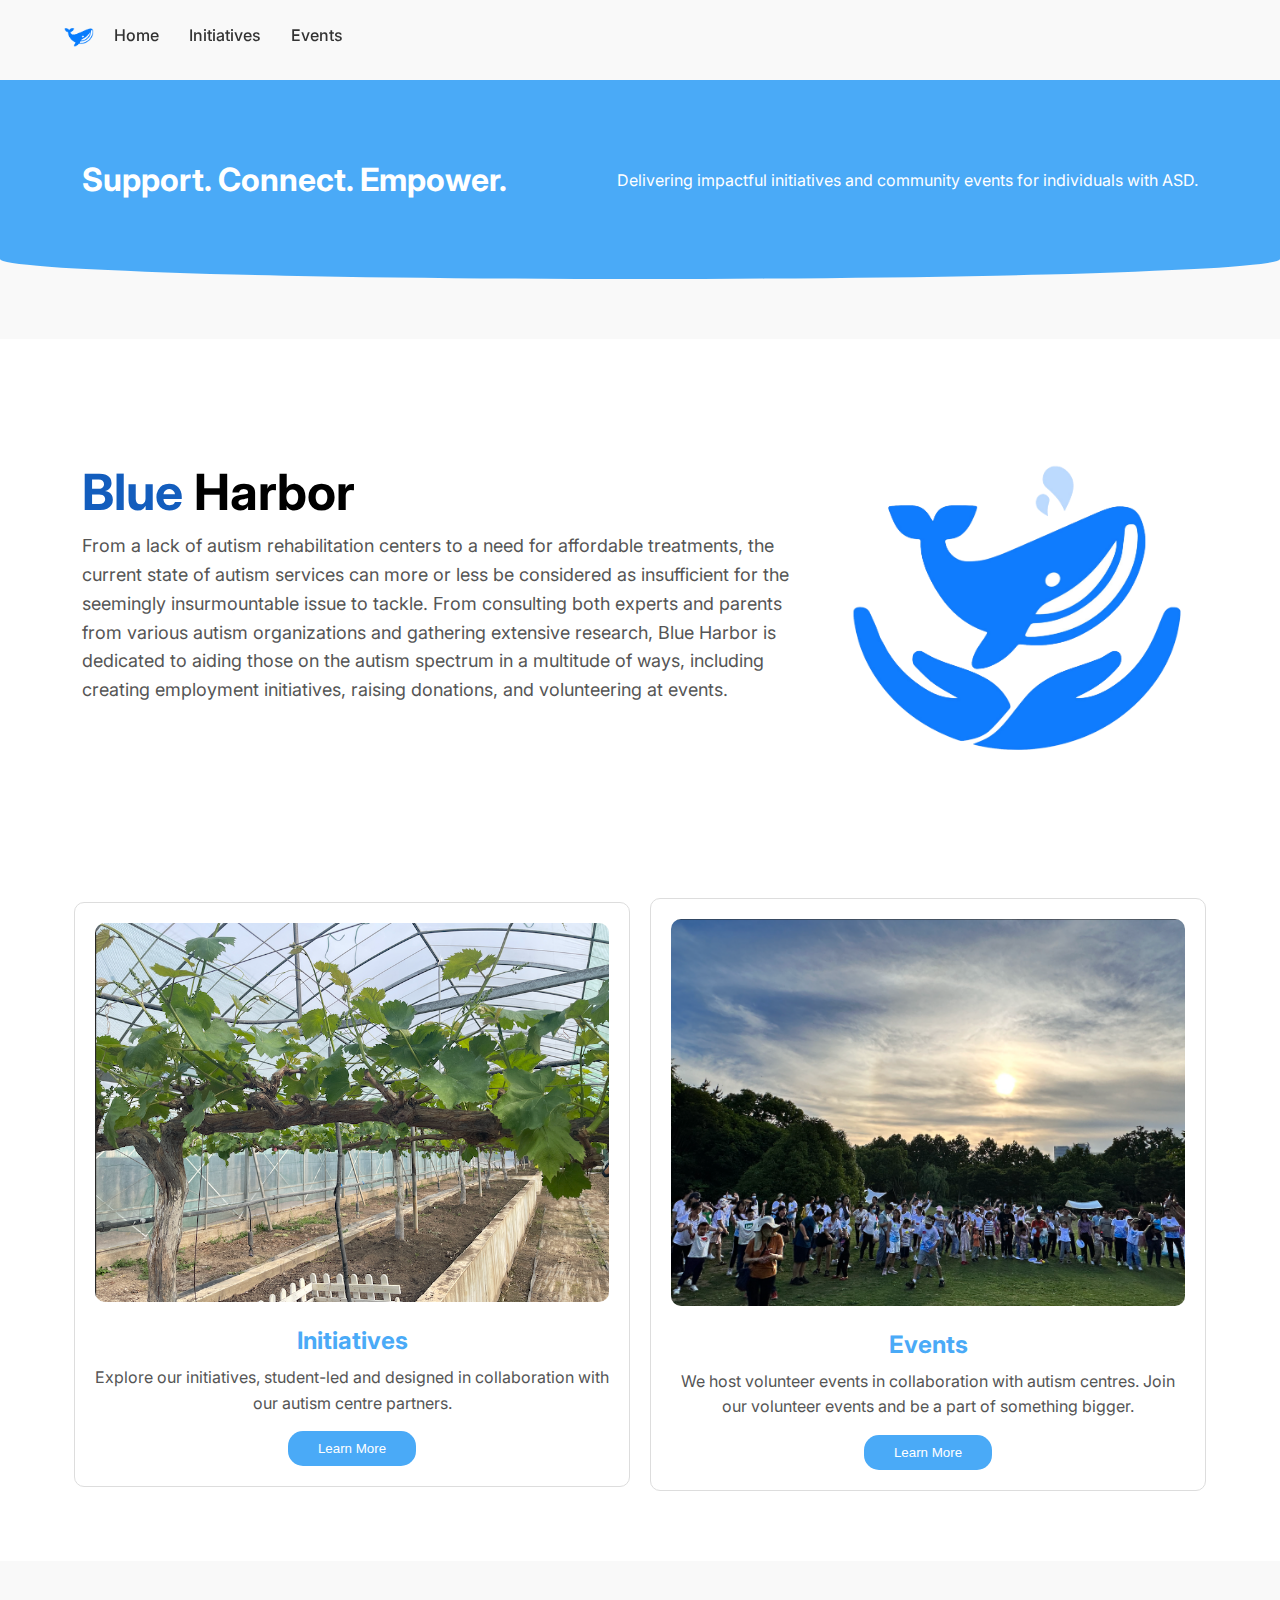
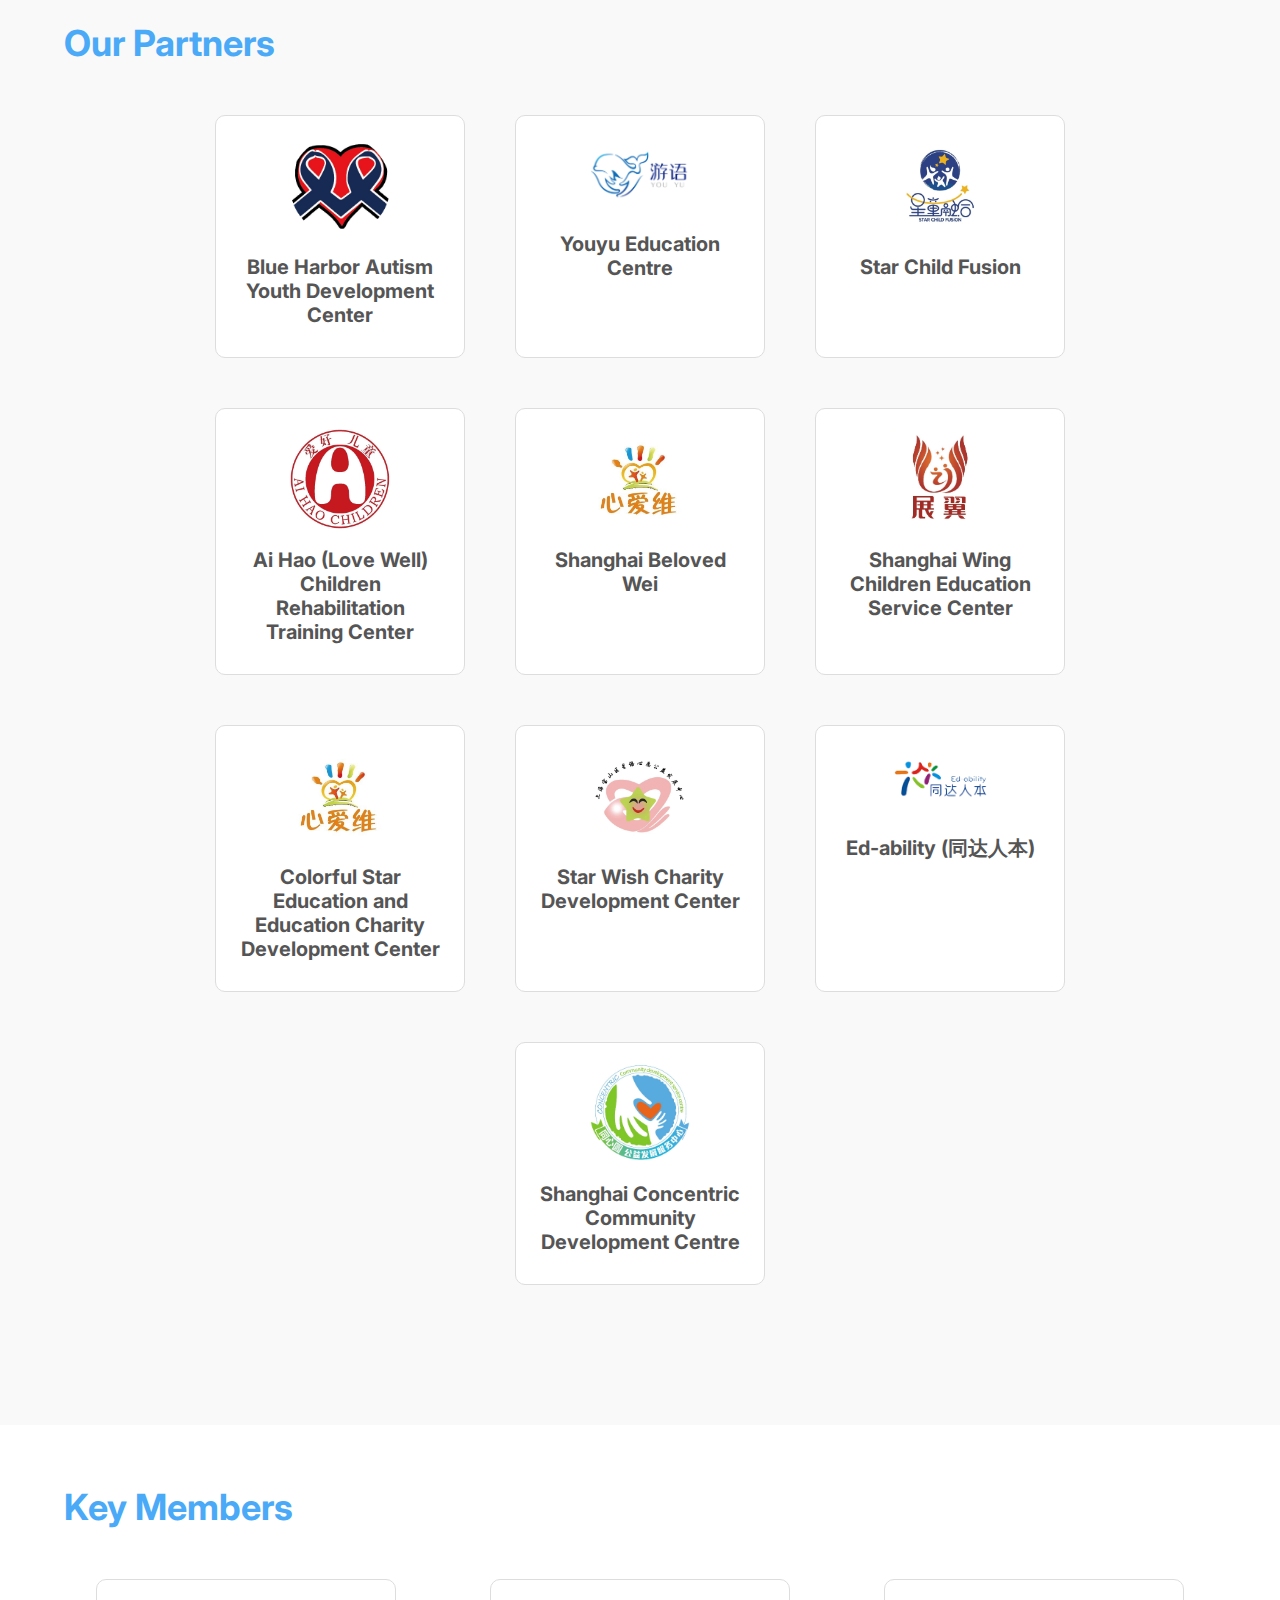
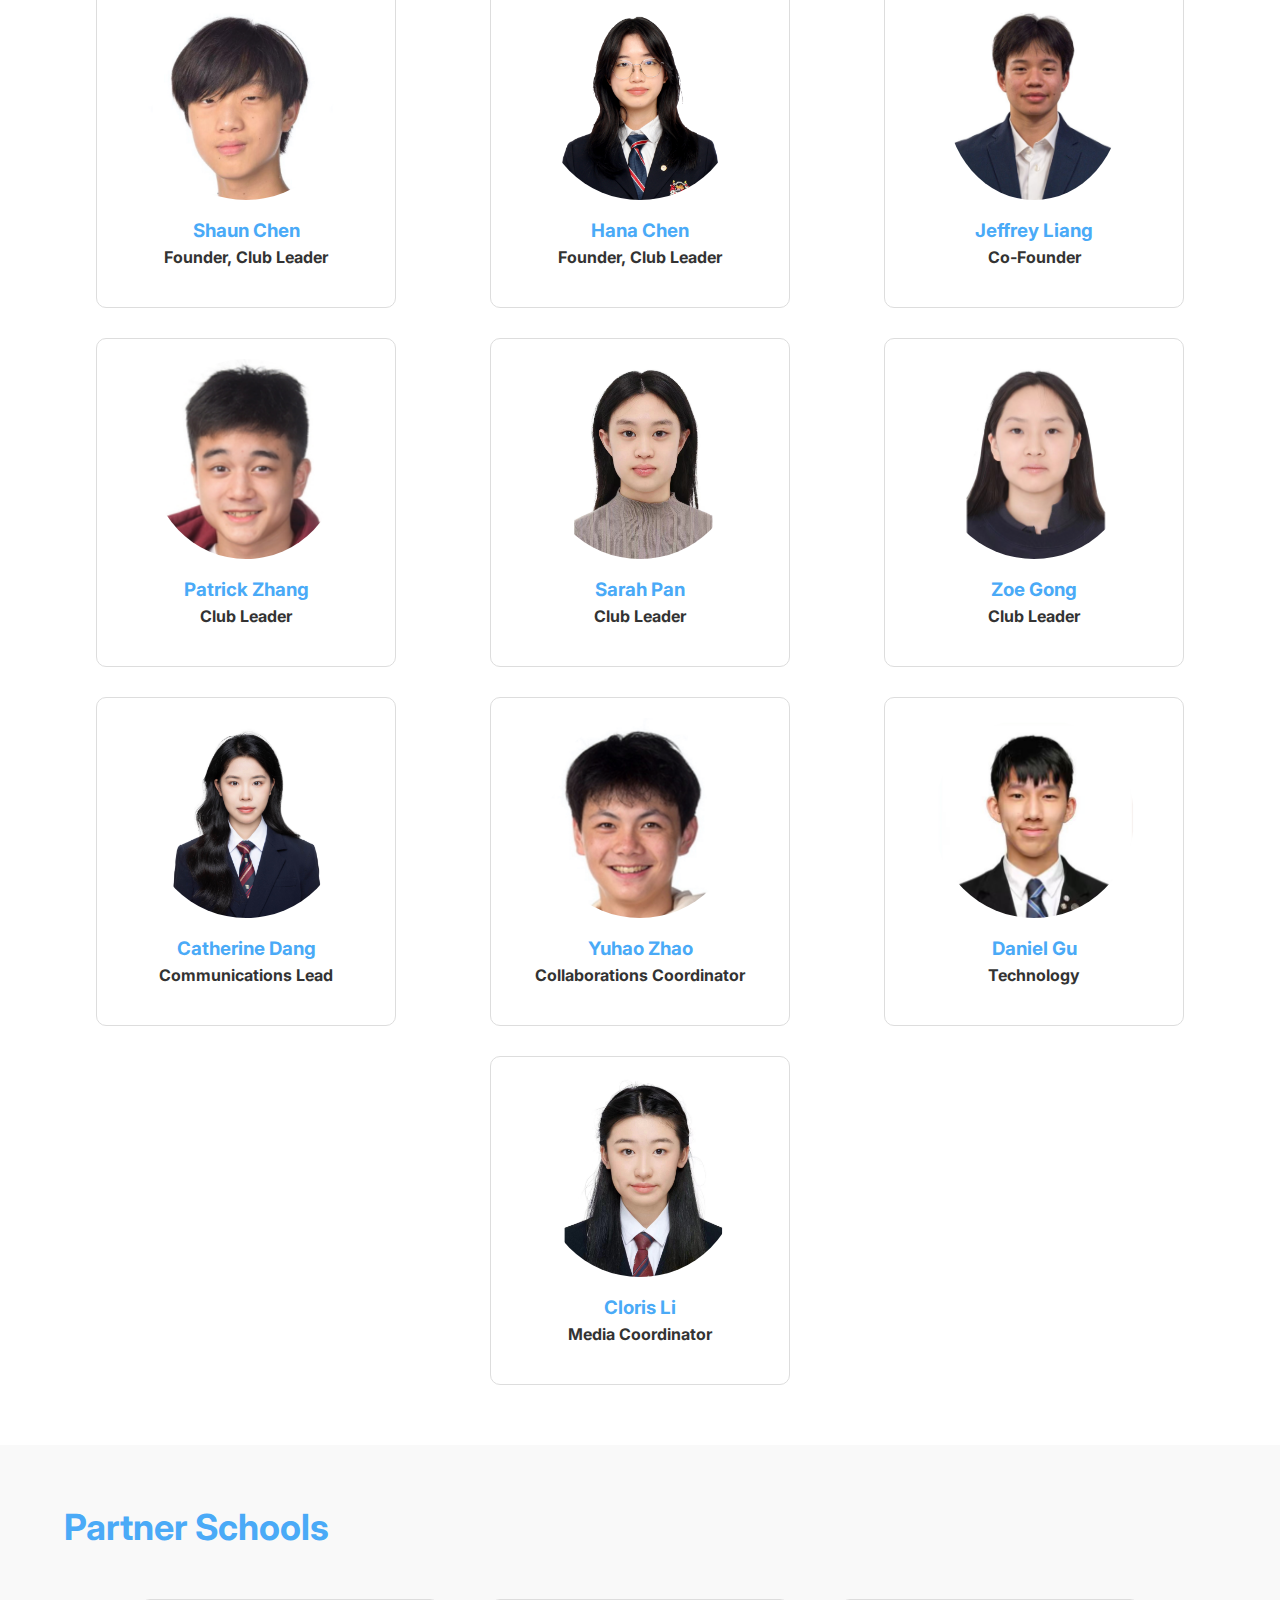
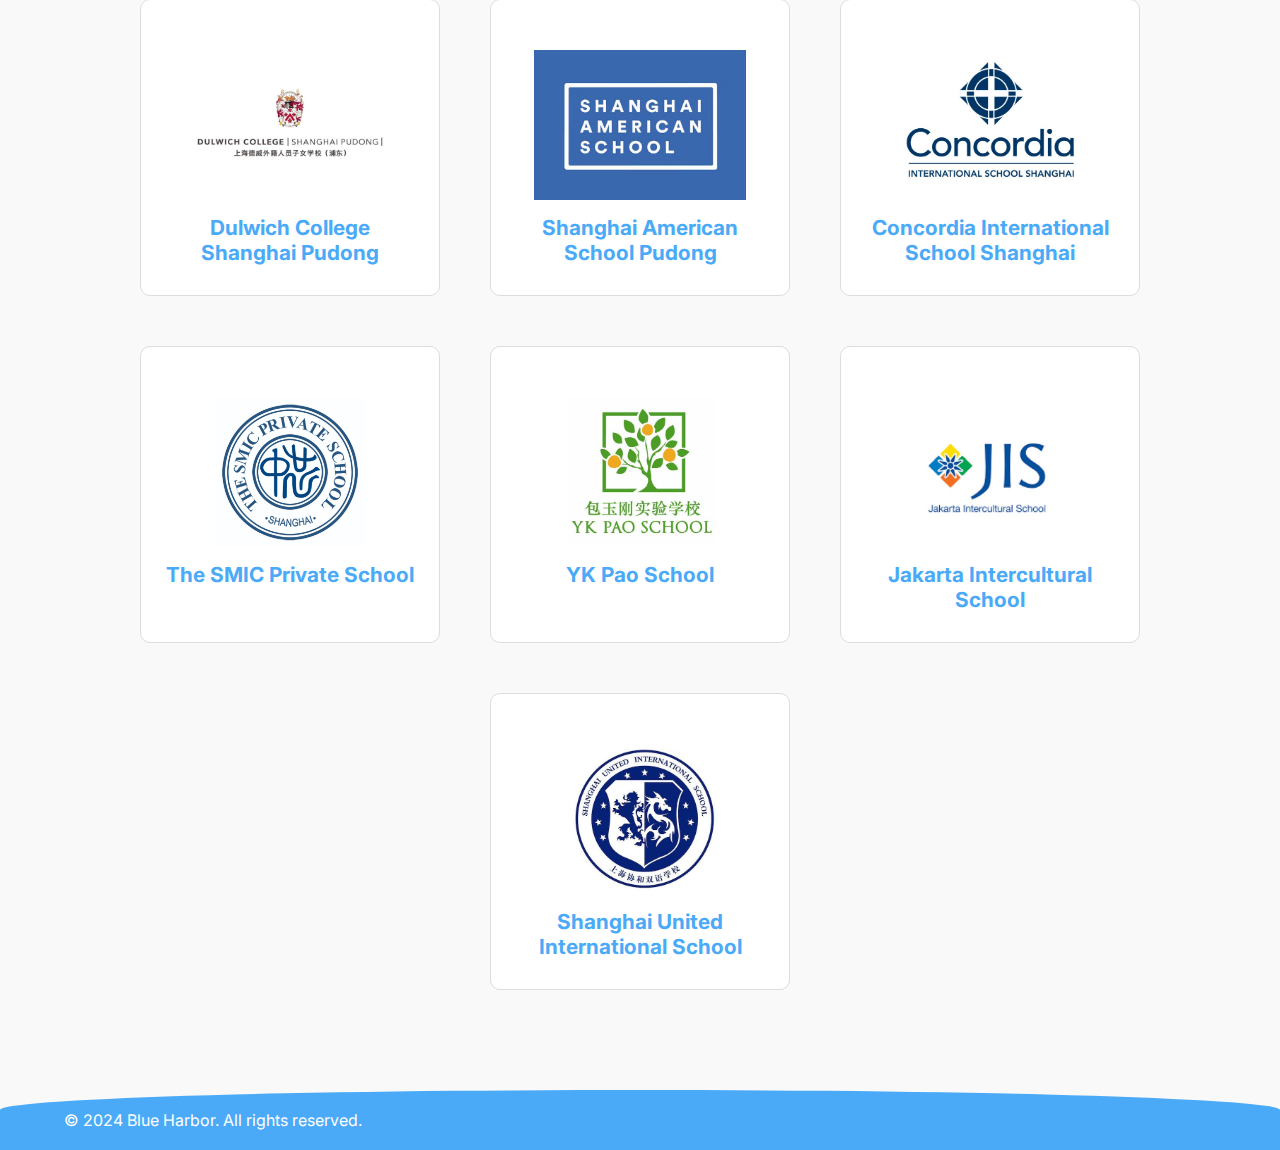
==== commit 40258f42: "more partners i guess" ====
--- a/index.html
+++ b/index.html
@@ -10,13 +10,12 @@
     <link href="https://fonts.googleapis.com/css2?family=Inter:wght@300;400;500;600;700&display=swap" rel="stylesheet">
     <link rel="stylesheet" href="css/styles.css">
     <script src="js/scripts.js" defer></script>
-    <link rel="icon" href="images/logo3.png" type="image/png">
+    <link rel="icon" href="images/logo2.png" type="image/png">
 </head>
 <body class="fade-in">
     <!-- Top Navigation Bar -->
     <nav class="navbar">
         <div class="container navbar-container">
-            <!-- Align logo and links on the left side -->
             <div class="navbar-left">
                 <div class="navbar-logo">
                     <a href="index.html#home"><img src="images/logo3.png" alt="Blue Harbor Logo"></a>
@@ -37,7 +36,7 @@
         </div>
     </header>
 
-    <!-- New Section with Heading and Logo -->
+<!-- intro -->
     <section class="intro-section">
         <div class="container">
             <div class="intro-content">
@@ -54,7 +53,7 @@
         </div>
     </section>
 
-    <!-- Updated Initiatives and Events Section Side-by-Side -->
+<!-- initiatives / events -->
     <section class="initiatives-events">
         <div class="container">
             <div class="section-box">
@@ -79,7 +78,7 @@
             </div>
         </div>
     </section>
-    <!-- Partners Section -->
+    <!-- partners -->
     <section id="partners" class="partners-section">
         <div class="container">
         <h2>Our Partners</h2>
@@ -99,47 +98,51 @@
     
             <!-- Partner 3 -->
             <div class="partner-card">
-            <img src="images/centres/starchildfusion.jpg" alt="Partner 3 Logo" class="partner-logo">
+            <img src="images/centres/starchildfusion.jpg" alt="Star Chlid" class="partner-logo">
             <h3>Star Child Fusion</h3>
             </div>
-            <!-- Partner 3 -->
-            <div class="partner-card">
-            <img src="images/centres/ai hao.jpg" alt="Partner 3 Logo" class="partner-logo">
+            <!-- Partner 4 -->
+            <div class="partner-card">
+            <img src="images/centres/ai hao.jpg" alt="Ai Hao" class="partner-logo">
             <h3>Ai Hao (Love Well) Children Rehabilitation Training Center</h3>
             </div>
-            <!-- Partner 3 -->
-            <div class="partner-card">
-            <img src="images/centres/ai wei.jpg" alt="Partner 3 Logo" class="partner-logo">
+            <!-- Partner 5 -->
+            <div class="partner-card">
+            <img src="images/centres/ai wei.jpg" alt="Beloved Wei" class="partner-logo">
             <h3>Shanghai Beloved Wei</h3>
             </div>
-            <!-- Partner 3 -->
-            <div class="partner-card">
-            <img src="images/centres/wing.jpg" alt="Partner 3 Logo" class="partner-logo">
+            <!-- Partner 6 -->
+            <div class="partner-card">
+            <img src="images/centres/wing.jpg" alt="Wing Children" class="partner-logo">
             <h3>Shanghai Wing Children Education Service Center</h3>
             </div>
-            <!-- Partner 3 -->
-            <div class="partner-card">
-            <img src="images/centres/colorful stars.jpg" alt="Partner 3 Logo" class="partner-logo">
+            <!-- Partner 7 -->
+            <div class="partner-card">
+            <img src="images/centres/colorful stars.jpg" alt="Colorful Star" class="partner-logo">
             <h3>Colorful Star Education and Education Charity Development Center</h3>
             </div>
-            <!-- Partner 3 -->
-            <div class="partner-card">
-            <img src="images/centres/star wish.jpg" alt="Partner 3 Logo" class="partner-logo">
+            <!-- Partner 8 -->
+            <div class="partner-card">
+            <img src="images/centres/star wish.jpg" alt="Star Wish" class="partner-logo">
             <h3>Star Wish Charity Development Center</h3>
             </div>
-            <!-- Partner 3 -->
-            <div class="partner-card">
-            <img src="images/centres/Ed-ability.png" alt="Partner 3 Logo" class="partner-logo">
-            <h3 href="http://www.ed-ability.org/">Ed-ability</h3>
+            <!-- Partner 9 -->
+            <div class="partner-card">
+            <img src="images/centres/Ed-ability.png" alt="Ed-ability" class="partner-logo">
+            <h3 href="http://www.ed-ability.org/">Ed-ability (同达人本)</h3>
+            </div>
+            <!-- Partner 10 -->
+            <div class="partner-card">
+            <img src="images/centres/concentric.jpg" alt="Concentric Development" class="partner-logo">
+            <h3 href="">Shanghai Concentric Community Development Centre</h3>
             </div>
     
     
-            <!-- Add more partners as needed -->
         </div>
         </div>
     </section>
   
-    <!-- About Us Section -->
+    <!-- team -->
     <section class="about-us" id="about-us">
         <div class="container">
             <h2>Key Members</h2>
@@ -240,7 +243,7 @@
         </div>
     </section>
 
-    <!-- Partner Schools Section -->
+    <!-- partner schools -->
 <section id="partner-schools" class="partner-schools-section">
     <div class="container">
       <h2>Partner Schools</h2>
--- a/css/styles.css
+++ b/css/styles.css
@@ -119,7 +119,7 @@
     align-items: center;
     gap: 20px; /* Adjust the gap between logo and links */
 }
-/* Styling for Active Link When Navbar is Scrolled */
+
 .navbar.scrolled .navbar-links a.active {
     color: white;
 }
